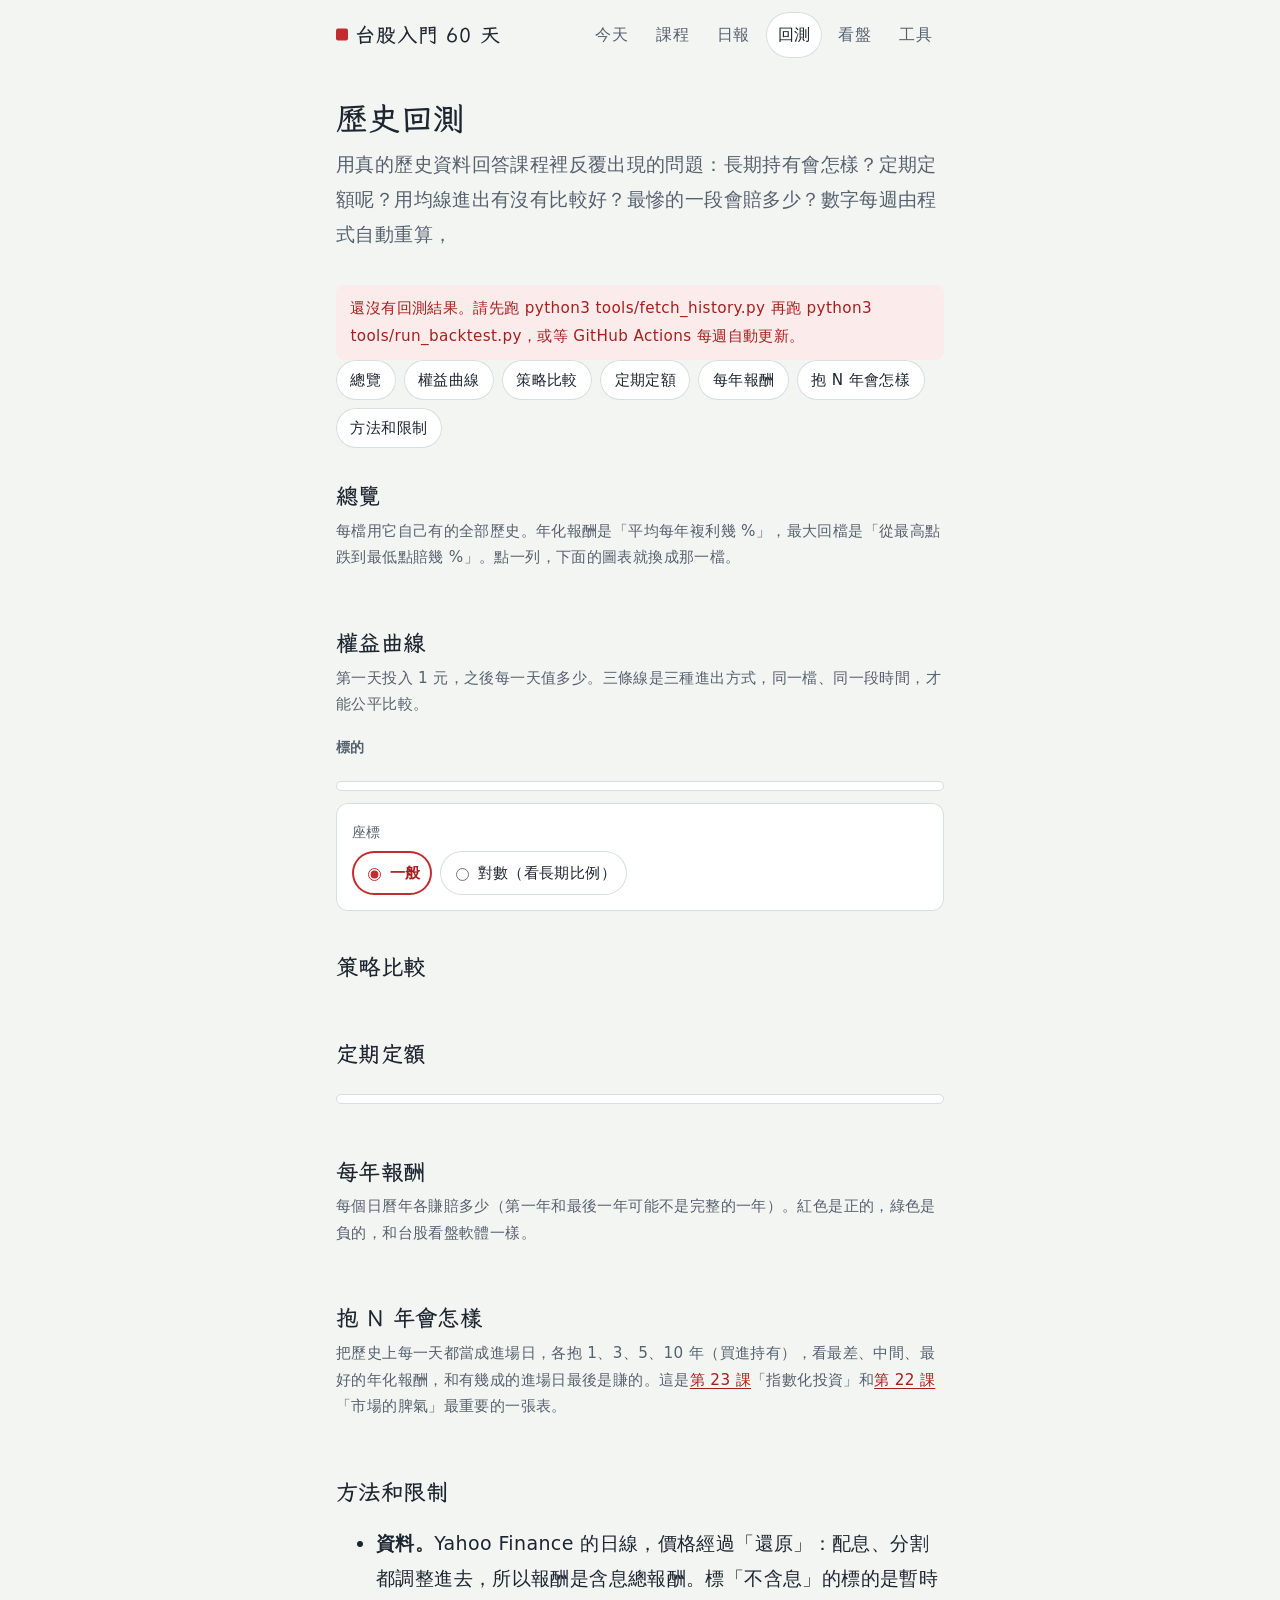
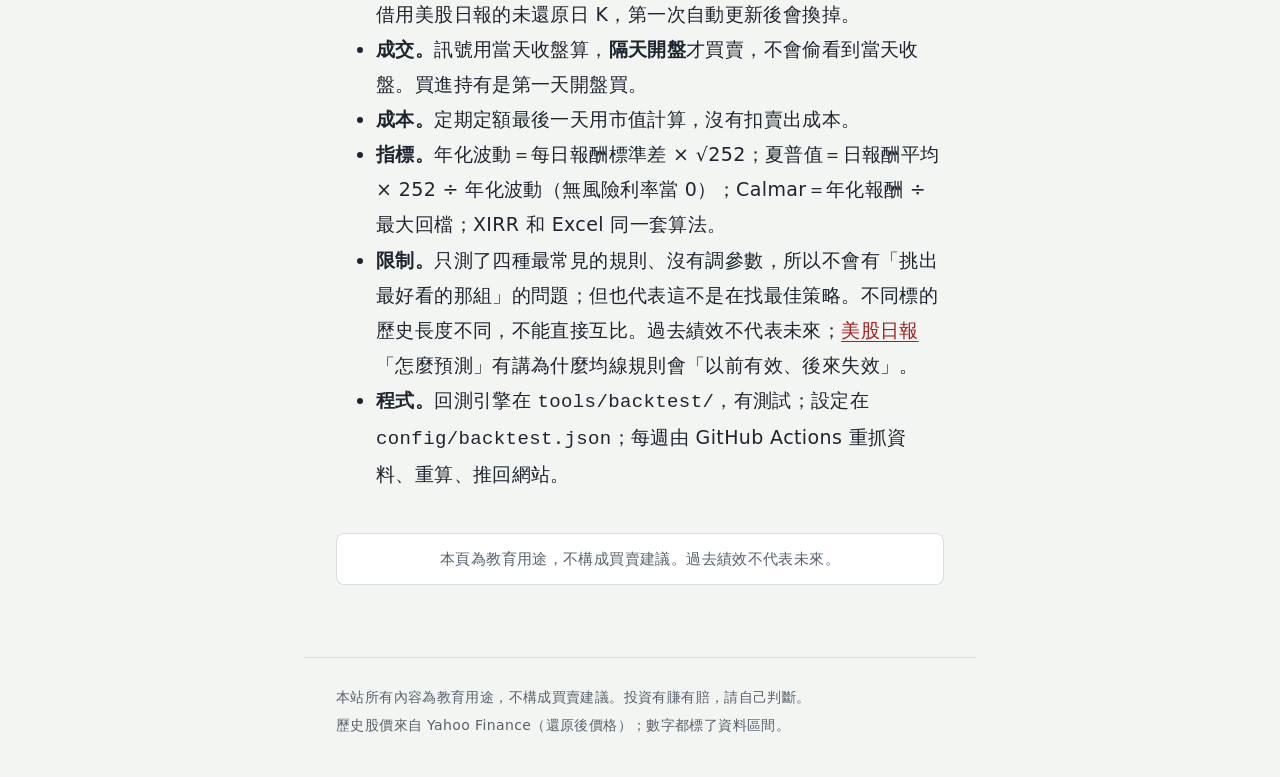
==== backtest.html @ c79a1ac9 "Add the backtest page and a 回測 link in every nav - backtest.html + js/backtest.js: overview, equity " ====
<!doctype html>
<html lang="zh-Hant-TW">
<head>
<meta charset="utf-8">
<meta name="viewport" content="width=device-width, initial-scale=1, viewport-fit=cover">
<title>回測｜台股入門 60 天</title>
<meta name="description" content="用真的歷史資料回答：長期持有 0050、SPY 會怎樣？定期定額呢？用均線進出有沒有比較好？最慘的一段會賠多少？每週自動更新。">
<meta name="theme-color" content="#c42b2f">
<link rel="icon" href="favicon.svg" type="image/svg+xml">
<link rel="preconnect" href="https://fonts.googleapis.com">
<link rel="preconnect" href="https://fonts.gstatic.com" crossorigin>
<link rel="stylesheet" href="https://fonts.googleapis.com/css2?family=LXGW+WenKai+TC:wght@400;700&display=swap">
<link rel="stylesheet" href="css/style.css">
<link rel="stylesheet" href="css/backtest.css">
</head>
<body data-page="backtest">
<a class="skip-link" href="#main">跳到主要內容</a>
<header class="site-header">
  <a class="brand" href="index.html"><span class="brand-mark" aria-hidden="true"></span>台股入門 60 天</a>
  <nav class="site-nav" aria-label="主選單">
    <a href="index.html">今天</a>
    <a href="lessons.html">課程</a>
    <a href="trend.html">日報</a>
    <a href="backtest.html" aria-current="page">回測</a>
    <a href="guide.html">看盤</a>
    <a href="tools.html">工具</a>
  </nav>
</header>
<main id="main">
  <h1 class="page-title">歷史回測</h1>
  <p class="page-lead">用真的歷史資料回答課程裡反覆出現的問題：長期持有會怎樣？定期定額呢？用均線進出有沒有比較好？最慘的一段會賠多少？數字每週由程式自動重算，<span id="bt-generated"></span></p>
  <p class="tool-error" id="bt-error" hidden></p>
  <nav class="tool-nav" aria-label="回測">
    <a href="#board">總覽</a>
    <a href="#curve">權益曲線</a>
    <a href="#compare">策略比較</a>
    <a href="#dca">定期定額</a>
    <a href="#yearly">每年報酬</a>
    <a href="#rolling">抱 N 年會怎樣</a>
    <a href="#method">方法和限制</a>
  </nav>

  <section class="tool" id="board" aria-labelledby="board-title">
    <h2 id="board-title">總覽</h2>
    <p class="tool-desc">每檔用它自己有的全部歷史。年化報酬是「平均每年複利幾 %」，最大回檔是「從最高點跌到最低點賠幾 %」。點一列，下面的圖表就換成那一檔。</p>
    <div class="bt-scroll"><table class="tool-table wide bt-board" id="bt-board"></table></div>
    <p class="tool-hint" id="bt-missing"></p>
  </section>

  <section class="tool" id="curve" aria-labelledby="curve-title">
    <h2 id="curve-title">權益曲線</h2>
    <p class="tool-desc">第一天投入 1 元，之後每一天值多少。三條線是三種進出方式，同一檔、同一段時間，才能公平比較。</p>
    <form class="tr-pick" onsubmit="return false">
      <fieldset class="seg bt-syms" id="bt-syms"><legend>標的</legend></fieldset>
    </form>
    <p class="tr-lab-name" id="bt-name"></p>
    <div class="bt-legend" id="bt-legend"></div>
    <div class="bt-chart" id="bt-chart" role="img" aria-label="權益曲線"></div>
    <form class="lab-controls" onsubmit="return false">
      <fieldset class="seg"><legend>座標</legend>
        <label><input type="radio" name="bt-scale" value="linear" checked> 一般</label>
        <label><input type="radio" name="bt-scale" value="log"> 對數（看長期比例）</label>
      </fieldset>
    </form>
  </section>

  <section class="tool" id="compare" aria-labelledby="compare-title">
    <h2 id="compare-title">策略比較</h2>
    <p class="tool-desc" id="bt-compare-desc"></p>
    <div class="bt-scroll"><table class="tool-table wide" id="bt-compare"></table></div>
  </section>

  <section class="tool" id="dca" aria-labelledby="dca-title">
    <h2 id="dca-title">定期定額</h2>
    <p class="tool-desc" id="bt-dca-desc"></p>
    <div class="bt-legend" id="bt-dca-legend"></div>
    <div class="bt-chart" id="bt-dca-chart" role="img" aria-label="定期定額的投入和市值"></div>
    <table class="tool-table" id="bt-dca-table"></table>
  </section>

  <section class="tool" id="yearly" aria-labelledby="yearly-title">
    <h2 id="yearly-title">每年報酬</h2>
    <p class="tool-desc">每個日曆年各賺賠多少（第一年和最後一年可能不是完整的一年）。紅色是正的，綠色是負的，和台股看盤軟體一樣。</p>
    <div class="bt-scroll"><table class="tool-table wide" id="bt-yearly"></table></div>
  </section>

  <section class="tool" id="rolling" aria-labelledby="rolling-title">
    <h2 id="rolling-title">抱 N 年會怎樣</h2>
    <p class="tool-desc">把歷史上每一天都當成進場日，各抱 1、3、5、10 年（買進持有），看最差、中間、最好的年化報酬，和有幾成的進場日最後是賺的。這是<a href="lesson.html?day=23">第 23 課</a>「指數化投資」和<a href="lesson.html?day=22">第 22 課</a>「市場的脾氣」最重要的一張表。</p>
    <div class="bt-scroll"><table class="tool-table wide" id="bt-rolling"></table></div>
  </section>

  <section class="tool" id="method" aria-labelledby="method-title">
    <h2 id="method-title">方法和限制</h2>
    <ul>
      <li><b>資料。</b>Yahoo Finance 的日線，價格經過「還原」：配息、分割都調整進去，所以報酬是含息總報酬。標「不含息」的標的是暫時借用美股日報的未還原日 K，第一次自動更新後會換掉。</li>
      <li><b>成交。</b>訊號用當天收盤算，<b>隔天開盤</b>才買賣，不會偷看到當天收盤。買進持有是第一天開盤買。</li>
      <li><b>成本。</b><span id="bt-costs"></span>定期定額最後一天用市值計算，沒有扣賣出成本。</li>
      <li><b>指標。</b>年化波動＝每日報酬標準差 × √252；夏普值＝日報酬平均 × 252 ÷ 年化波動（無風險利率當 0）；Calmar＝年化報酬 ÷ 最大回檔；XIRR 和 Excel 同一套算法。</li>
      <li><b>限制。</b>只測了四種最常見的規則、沒有調參數，所以不會有「挑出最好看的那組」的問題；但也代表這不是在找最佳策略。不同標的歷史長度不同，不能直接互比。過去績效不代表未來；<a href="trend.html#predict">美股日報</a>「怎麼預測」有講為什麼均線規則會「以前有效、後來失效」。</li>
      <li><b>程式。</b>回測引擎在 <code>tools/backtest/</code>，有測試；設定在 <code>config/backtest.json</code>；每週由 GitHub Actions 重抓資料、重算、推回網站。</li>
    </ul>
  </section>

  <p class="disclaimer">本頁為教育用途，不構成買賣建議。過去績效不代表未來。</p>
</main>
<footer class="site-footer">
  <p>本站所有內容為教育用途，不構成買賣建議。投資有賺有賠，請自己判斷。</p>
  <p>歷史股價來自 Yahoo Finance（還原後價格）；數字都標了資料區間。</p>
</footer>
<script src="data/backtest/results.js"></script>
<script src="js/backtest.js"></script>
</body>
</html>
---- css/style.css ----
/* 台股入門 60 天 — 共用樣式
   紅色是唯一的強調色：在台股，紅色代表上漲，這裡拿來代表「進度」。 */

:root {
  --bg: #f3f5f2;
  --surface: #ffffff;
  --ink: #1d2530;
  --ink-2: #56616f;
  --line: #d8dde1;
  --red: #c42b2f;
  --red-ink: #a3201f;
  --red-wash: #fbeceb;
  --red-fill: #c42b2f;       /* 放白字的紅底 */
  --red-fill-hover: #a3201f;
  --green: #1d7a4b;
  --green-wash: #e4f2e9;
  --focus: #1f5fd1;
  --s1: #2a78d6;             /* 線圖系列色：藍、黃、洋紅 */
  --s2: #eda100;
  --s3: #e87ba4;

  --font-body: system-ui, -apple-system, "PingFang TC", "Noto Sans TC", "Microsoft JhengHei", "Heiti TC", sans-serif;
  --font-display: "LXGW WenKai TC", "Kaiti TC", "BiauKai", "DFKai-SB", var(--font-body);

  --measure: 38rem;
  --gutter: 1rem;
  color-scheme: light;
}

@media (prefers-color-scheme: dark) {
  :root {
    --bg: #12161b;
    --surface: #1a1f26;
    --ink: #e6e9ed;
    --ink-2: #a1aab5;
    --line: #2d343d;
    --red: #ef5f59;
    --red-ink: #ff8a84;
    --red-wash: #37201f;
    --red-fill: #b8352f;
    --red-fill-hover: #9a2a25;
    --green: #4dbf86;
    --green-wash: #173128;
    --focus: #7aa7ff;
    --s1: #3987e5;
    --s2: #c98500;
    --s3: #d55181;
    color-scheme: dark;
  }
}

*,
*::before,
*::after { box-sizing: border-box; }

html {
  -webkit-text-size-adjust: 100%;
  text-size-adjust: 100%;
}

body {
  margin: 0;
  background: var(--bg);
  color: var(--ink);
  font-family: var(--font-body);
  font-size: 1.125rem;
  line-height: 1.85;
  letter-spacing: 0.02em;
  -webkit-font-smoothing: antialiased;
}

@media (min-width: 768px) {
  body { font-size: 1.1875rem; }
  :root { --gutter: 2rem; }
}

a { color: var(--red-ink); text-underline-offset: 0.2em; }
a:hover { text-decoration-thickness: 2px; }

:focus-visible {
  outline: 3px solid var(--focus);
  outline-offset: 2px;
  border-radius: 4px;
}

.skip-link {
  position: absolute;
  left: -999px;
  top: 0;
  background: var(--surface);
  padding: 0.5rem 1rem;
  z-index: 10;
}
.skip-link:focus { left: 0.5rem; top: 0.5rem; }

/* ---------- 頁首 ---------- */

.site-header {
  display: flex;
  flex-wrap: wrap;
  align-items: center;
  justify-content: space-between;
  gap: 0 1rem;
  max-width: calc(var(--measure) + 2 * var(--gutter));
  margin: 0 auto;
  padding: 0.75rem var(--gutter);
}

.brand {
  font-family: var(--font-display);
  font-weight: 700;
  font-size: 1.25rem;
  color: var(--ink);
  text-decoration: none;
  letter-spacing: 0.04em;
  white-space: nowrap;
}
.brand-mark {
  display: inline-block;
  width: 0.62em;
  height: 0.62em;
  margin-right: 0.35em;
  background: var(--red-fill);
  border-radius: 2px;
  transform: translateY(-0.08em);
}

.site-nav { display: flex; gap: 0.25rem; }
.site-nav a {
  white-space: nowrap;
  color: var(--ink-2);
  text-decoration: none;
  font-size: 1rem;
  padding: 0.5rem 0.75rem;
  border-radius: 999px;
  min-height: 44px;
  display: inline-flex;
  align-items: center;
}
.site-nav a[aria-current="page"] {
  color: var(--ink);
  background: var(--surface);
  box-shadow: inset 0 0 0 1px var(--line);
}

main {
  max-width: calc(var(--measure) + 2 * var(--gutter));
  margin: 0 auto;
  padding: 0.5rem var(--gutter) 3rem;
}

.site-footer {
  max-width: calc(var(--measure) + 2 * var(--gutter));
  margin: 0 auto;
  padding: 1.5rem var(--gutter) 2.5rem;
  color: var(--ink-2);
  font-size: 0.875rem;
  line-height: 1.7;
  border-top: 1px solid var(--line);
}
.site-footer p { margin: 0.25rem 0; }

/* ---------- 首頁：撕日曆 ---------- */

.cal {
  position: relative;
  margin: 1.25rem 0 2.5rem;
  background: var(--surface);
  border-radius: 6px 6px 10px 10px;
  /* 底下疊著的紙張：代表還沒撕掉的日子 */
  box-shadow:
    0 0 0 1px var(--line),
    0 7px 0 -3px var(--surface),
    0 7px 0 -2px var(--line),
    0 14px 0 -6px var(--surface),
    0 14px 0 -5px var(--line);
}

.cal-band {
  position: relative;
  display: flex;
  justify-content: space-between;
  align-items: baseline;
  gap: 1rem;
  padding: 1.1rem 1.25rem 0.8rem;
  background: var(--red-fill);
  color: #fff;
  border-radius: 6px 6px 0 0;
  font-family: var(--font-display);
  font-size: 1.05rem;
  letter-spacing: 0.06em;
}
/* 日曆頂端的兩個裝訂孔 */
.cal-band::before,
.cal-band::after {
  content: "";
  position: absolute;
  top: 0.35rem;
  width: 0.55rem;
  height: 0.55rem;
  border-radius: 50%;
  background: var(--bg);
}
.cal-band::before { left: 22%; }
.cal-band::after { right: 22%; }

.cal-perf {
  height: 8px;
  background-image: radial-gradient(circle at 4px 0, var(--bg) 2px, transparent 2.6px);
  background-size: 9px 8px;
  background-repeat: repeat-x;
}

.cal-body { padding: 0.5rem 1.25rem 1.5rem; text-align: center; }

.cal-day {
  margin: 0;
  display: flex;
  justify-content: center;
  align-items: baseline;
  gap: 0.15em;
  font-family: var(--font-display);
  color: var(--ink-2);
  font-size: 1.5rem;
  line-height: 1;
}
.cal-num {
  font-size: clamp(6.5rem, 34vw, 10.5rem);
  font-weight: 700;
  color: var(--red);
  line-height: 0.95;
  letter-spacing: -0.02em;
  font-variant-numeric: tabular-nums;
}
.cal-of {
  margin: 0.25rem 0 0;
  color: var(--ink-2);
  font-size: 0.95rem;
}

.cal-title {
  margin: 1rem 0 0.5rem;
  font-family: var(--font-display);
  font-size: clamp(1.75rem, 7vw, 2.25rem);
  line-height: 1.3;
  font-weight: 700;
}
.cal-goal {
  margin: 0 auto 1.25rem;
  max-width: 26em;
  color: var(--ink-2);
}
.cal-note {
  margin: 1rem 0 0;
  font-size: 0.95rem;
  color: var(--ink-2);
}

.btn {
  display: inline-flex;
  align-items: center;
  justify-content: center;
  min-height: 52px;
  padding: 0.75rem 1.75rem;
  border-radius: 999px;
  border: 2px solid var(--red-fill);
  background: var(--red-fill);
  color: #fff;
  font: inherit;
  font-weight: 700;
  font-size: 1.05rem;
  letter-spacing: 0.05em;
  text-decoration: none;
  cursor: pointer;
}
.btn:hover { background: var(--red-fill-hover); border-color: var(--red-fill-hover); }
.btn-quiet {
  background: transparent;
  color: var(--red-ink);
}
.btn-quiet:hover { background: var(--red-wash); border-color: var(--red-fill); color: var(--red-ink); }

.catchup {
  margin: 0 0 2rem;
  padding: 1rem 1.25rem;
  background: var(--surface);
  border-radius: 10px;
  box-shadow: inset 0 0 0 1px var(--line);
}
.catchup p { margin: 0; }

/* ---------- 進度格子（像月曆） ---------- */

.section-title {
  margin: 0 0 0.75rem;
  font-family: var(--font-display);
  font-size: 1.35rem;
  line-height: 1.4;
}
.progress-text { margin: 0 0 1rem; color: var(--ink-2); }
.progress-text strong { color: var(--red); font-size: 1.15em; }

.month {
  display: grid;
  grid-template-columns: repeat(7, minmax(0, 1fr));
  gap: 6px;
  margin: 0 0 0.75rem;
  padding: 0;
  list-style: none;
}
.month-head {
  text-align: center;
  font-size: 0.8rem;
  color: var(--ink-2);
  line-height: 1.6;
}
.month a {
  position: relative;
  display: flex;
  align-items: center;
  justify-content: center;
  aspect-ratio: 1;
  min-height: 40px;
  border-radius: 8px;
  background: var(--surface);
  box-shadow: inset 0 0 0 1px var(--line);
  color: var(--ink);
  text-decoration: none;
  font-variant-numeric: tabular-nums;
  font-size: 1rem;
}
.month a.is-review { color: var(--ink-2); font-size: 0.85rem; }
.month a.is-read {
  background: var(--red-fill);
  color: #fff;
  box-shadow: none;
}
.month a.is-draft { background: transparent; box-shadow: inset 0 0 0 1px var(--line); color: var(--ink-2); border: 1px dashed var(--line); }
.month a.is-today { box-shadow: inset 0 0 0 3px var(--red); font-weight: 700; }
.month a.is-read.is-today { box-shadow: inset 0 0 0 3px var(--ink); }
.month-legend {
  display: flex;
  flex-wrap: wrap;
  gap: 0.25rem 1.25rem;
  margin: 0 0 2.5rem;
  padding: 0;
  list-style: none;
  font-size: 0.875rem;
  color: var(--ink-2);
}
.month-legend span {
  display: inline-block;
  width: 0.9em;
  height: 0.9em;
  margin-right: 0.35em;
  border-radius: 3px;
  vertical-align: -0.1em;
}
.swatch-read { background: var(--red-fill); }
.swatch-today { box-shadow: inset 0 0 0 2px var(--red); }
.swatch-todo { box-shadow: inset 0 0 0 1px var(--line); background: var(--surface); }

.howto { margin: 0 0 1rem; padding-left: 1.25rem; }
.howto li { margin: 0.35rem 0; }

/* ---------- 課程目錄 ---------- */

.page-title {
  margin: 1.25rem 0 0.5rem;
  font-family: var(--font-display);
  font-size: 2rem;
  line-height: 1.3;
}
.page-lead { margin: 0 0 2rem; color: var(--ink-2); }

.week { margin: 0 0 2.25rem; }
.week-title {
  margin: 0 0 0.5rem;
  font-family: var(--font-display);
  font-size: 1.3rem;
  line-height: 1.4;
  display: flex;
  align-items: baseline;
  gap: 0.6rem;
}
.week-title small {
  font-family: var(--font-body);
  font-size: 0.85rem;
  color: var(--ink-2);
  font-weight: 400;
}

.toc { margin: 0; padding: 0; list-style: none; }
.toc li + li { border-top: 1px solid var(--line); }
.toc a {
  display: grid;
  grid-template-columns: 2.75rem 1fr auto;
  align-items: center;
  gap: 0.75rem;
  min-height: 60px;
  padding: 0.6rem 0.25rem;
  color: var(--ink);
  text-decoration: none;
}
.toc a:hover .toc-title { text-decoration: underline; text-underline-offset: 0.2em; }
.toc-day {
  font-family: var(--font-display);
  font-weight: 700;
  font-size: 1.35rem;
  color: var(--ink-2);
  text-align: center;
  font-variant-numeric: tabular-nums;
}
.toc-title { display: block; line-height: 1.5; }
.toc-date { display: block; font-size: 0.85rem; color: var(--ink-2); line-height: 1.5; }
.toc-today .toc-day { color: var(--red); }
.tag {
  display: inline-block;
  font-size: 0.8rem;
  line-height: 1;
  padding: 0.35rem 0.55rem;
  border-radius: 999px;
  white-space: nowrap;
}
.tag-today { background: var(--red-wash); color: var(--red-ink); }
.tag-draft { box-shadow: inset 0 0 0 1px var(--line); color: var(--ink-2); }
.draft-notice p { margin: 0 0 0.5rem; }
.draft-notice p:last-child { margin-bottom: 0; }

/* 已讀印章：紅色方印 */
.seal {
  display: inline-flex;
  align-items: center;
  justify-content: center;
  width: 2.4rem;
  height: 2.4rem;
  border: 2px solid var(--red);
  border-radius: 6px;
  color: var(--red);
  font-family: var(--font-display);
  font-weight: 700;
  font-size: 0.85rem;
  line-height: 1.05;
  letter-spacing: 0;
  text-align: center;
  transform: rotate(-8deg);
  flex: none;
}
.toc .seal { width: 2.1rem; height: 2.1rem; font-size: 0.75rem; }

/* ---------- 課文 ---------- */

.lesson-head {
  position: relative;
  margin: 1.25rem 0 1.5rem;
  padding-right: 4rem;
}
.lesson-meta {
  margin: 0;
  color: var(--ink-2);
  font-size: 0.95rem;
  display: flex;
  flex-wrap: wrap;
  gap: 0 0.9rem;
}
.lesson-meta b { color: var(--red); font-weight: 700; }
.lesson-title {
  margin: 0.25rem 0 0;
  font-family: var(--font-display);
  font-size: clamp(1.9rem, 7.5vw, 2.5rem);
  line-height: 1.3;
}
.lesson-head .seal {
  position: absolute;
  right: 0.35rem;
  top: 0.25rem;
  width: 3.2rem;
  height: 3.2rem;
  font-size: 1.05rem;
  border-width: 3px;
  opacity: 0;
  /* 起始放大一點，蓋章時縮回原尺寸；放太大會把手機頁面撐寬 */
  transform: rotate(-10deg) scale(1.2);
}
.lesson-head .seal.is-on {
  opacity: 1;
  transform: rotate(-10deg) scale(1);
}
.lesson-head .seal.is-stamping {
  transition: transform 0.22s cubic-bezier(0.3, 1.6, 0.5, 1), opacity 0.12s ease-out;
}

.goal {
  margin: 0 0 2rem;
  padding: 1rem 1.25rem;
  background: var(--red-wash);
  border-radius: 4px 12px 12px 4px;
  border-left: 5px solid var(--red);
}
.goal-label {
  display: block;
  margin-bottom: 0.15rem;
  font-size: 0.875rem;
  font-weight: 700;
  color: var(--red-ink);
  letter-spacing: 0.08em;
}
.goal p { margin: 0; font-size: 1.1em; line-height: 1.7; }

.lesson h2 {
  margin: 2.5rem 0 0.75rem;
  font-family: var(--font-display);
  font-size: 1.4rem;
  line-height: 1.4;
}
.lesson p { margin: 0 0 1rem; }
.lesson ul, .lesson ol { margin: 0 0 1rem; padding-left: 1.4rem; }
.lesson li { margin: 0.3rem 0; }

/* 名詞小解釋：第一次出現的專有名詞 */
.term { font-weight: 700; color: var(--ink); }
.term-note {
  display: block;
  margin: 0.4rem 0 1rem;
  padding: 0.6rem 0.9rem;
  border-radius: 8px;
  background: var(--surface);
  box-shadow: inset 0 0 0 1px var(--line);
  font-size: 0.95em;
  line-height: 1.75;
}
.term-note b { color: var(--red-ink); }

/* 漲跌顏色：台股紅漲綠跌 */
.up { color: var(--red-ink); font-weight: 700; }
.down { color: var(--green); font-weight: 700; }

.case {
  margin: 0 0 1rem;
  padding: 1.1rem 1.15rem 0.9rem;
  background: var(--surface);
  border-radius: 12px;
  box-shadow: inset 0 0 0 1px var(--line);
}
.case-name {
  display: flex;
  align-items: center;
  gap: 0.6rem;
  margin: 0 0 0.75rem;
  font-weight: 700;
  font-size: 1.05rem;
}
.ticker {
  display: inline-block;
  padding: 0.1rem 0.5rem;
  border-radius: 4px;
  background: var(--ink);
  color: var(--surface);
  font-size: 0.85rem;
  font-variant-numeric: tabular-nums;
  letter-spacing: 0.05em;
}
.case p:last-child { margin-bottom: 0.5rem; }

.table-wrap { overflow-x: auto; margin: 0 0 1rem; }
.lesson table {
  width: 100%;
  border-collapse: collapse;
  font-size: 0.95rem;
  font-variant-numeric: tabular-nums;
}
.lesson th, .lesson td {
  padding: 0.5rem 0.6rem;
  border-bottom: 1px solid var(--line);
  text-align: left;
  white-space: nowrap;
}
.lesson th { color: var(--ink-2); font-weight: 400; font-size: 0.875rem; }
.lesson td.num, .lesson th.num { text-align: right; }

.sources {
  margin: 1rem 0 0;
  padding: 0.75rem 0 0;
  border-top: 1px dashed var(--line);
  font-size: 0.85rem;
  line-height: 1.7;
  color: var(--ink-2);
}
.sources-title { margin: 0 0 0.25rem; font-weight: 700; }
.sources ul { margin: 0; padding-left: 1.1rem; }
.sources li { margin: 0.2rem 0; }
.sources a { color: var(--ink-2); word-break: break-all; }

.quiz {
  margin: 0 0 1rem;
  padding: 1.1rem 1.15rem;
  border-radius: 12px;
  background: var(--surface);
  box-shadow: inset 0 0 0 1px var(--line);
}
.quiz-q { margin: 0 0 0.75rem; font-weight: 700; }
.quiz details { border-top: 1px solid var(--line); padding-top: 0.5rem; }
.quiz summary {
  cursor: pointer;
  color: var(--red-ink);
  font-weight: 700;
  min-height: 44px;
  display: flex;
  align-items: center;
  list-style: none;
}
.quiz summary::-webkit-details-marker { display: none; }
.quiz summary::before {
  content: "";
  width: 0.5em;
  height: 0.5em;
  margin-right: 0.6em;
  border-right: 2px solid currentColor;
  border-bottom: 2px solid currentColor;
  transform: rotate(-45deg);
  transition: transform 0.15s;
}
.quiz details[open] summary::before { transform: rotate(45deg); }
.quiz details p:last-child { margin-bottom: 0.25rem; }

.points {
  margin: 0 0 1rem;
  padding: 0;
  list-style: none;
  counter-reset: none;
}
.points li {
  position: relative;
  margin: 0;
  padding: 0.65rem 0 0.65rem 1.9rem;
  border-bottom: 1px solid var(--line);
}
.points li:first-child { border-top: 1px solid var(--line); }
.points li::before {
  content: "";
  position: absolute;
  left: 0.2rem;
  top: 1.15em;
  width: 0.7rem;
  height: 0.7rem;
  background: var(--red);
  border-radius: 2px;
}

.disclaimer {
  margin: 2rem 0 1.5rem;
  padding: 0.75rem 1rem;
  border-radius: 8px;
  background: var(--surface);
  box-shadow: inset 0 0 0 1px var(--line);
  color: var(--ink-2);
  font-size: 0.95rem;
  text-align: center;
}

.read-box { margin: 0 0 2rem; text-align: center; }
.read-box .btn { width: 100%; max-width: 22rem; }
.read-hint { margin: 0.5rem 0 0; font-size: 0.875rem; color: var(--ink-2); }

.pager {
  display: grid;
  grid-template-columns: 1fr 1fr;
  gap: 0.75rem;
  margin: 0;
}
.pager a,
.pager span {
  display: block;
  min-height: 72px;
  padding: 0.75rem 1rem;
  border-radius: 12px;
  background: var(--surface);
  box-shadow: inset 0 0 0 1px var(--line);
  color: var(--ink);
  text-decoration: none;
  line-height: 1.5;
}
.pager a:hover { box-shadow: inset 0 0 0 2px var(--red); }
.pager .next { text-align: right; }
.pager small { display: block; color: var(--ink-2); font-size: 0.85rem; }
.pager span { color: var(--ink-2); box-shadow: inset 0 0 0 1px var(--line); opacity: 0.6; }

.notice {
  margin: 1rem 0;
  padding: 0.75rem 1rem;
  border-radius: 8px;
  background: var(--red-wash);
  font-size: 0.95rem;
}

/* ---------- 今日實戰 ---------- */

.practice {
  margin: 0 0 1rem;
  padding: 1rem 1.15rem 0.9rem;
  border-radius: 12px;
  background: var(--surface);
  box-shadow: inset 0 0 0 2px var(--red-fill);
}
.practice ol { padding-left: 1.4rem; }
.practice ol li::marker { color: var(--red-ink); font-weight: 700; }
.practice p:last-child { margin-bottom: 0.5rem; }

/* ---------- 實戰工具 ---------- */

.sr-only {
  position: absolute;
  width: 1px;
  height: 1px;
  overflow: hidden;
  clip: rect(0 0 0 0);
  white-space: nowrap;
}

.tool-nav {
  display: flex;
  flex-wrap: wrap;
  gap: 0.5rem;
  margin: 0 0 2rem;
}
.tool-nav a {
  display: inline-flex;
  align-items: center;
  min-height: 40px;
  padding: 0.35rem 0.9rem;
  border-radius: 999px;
  background: var(--surface);
  box-shadow: inset 0 0 0 1px var(--line);
  color: var(--ink);
  text-decoration: none;
  font-size: 0.95rem;
}

.tool {
  margin: 0 0 2.5rem;
  scroll-margin-top: 1rem;
}
.tool h2 {
  margin: 0 0 0.4rem;
  font-family: var(--font-display);
  font-size: 1.4rem;
  line-height: 1.4;
}
.tool-desc { margin: 0 0 1rem; color: var(--ink-2); font-size: 0.95rem; line-height: 1.75; }
.tool-sub {
  margin: 1.75rem 0 0.5rem;
  font-family: var(--font-display);
  font-size: 1.15rem;
}

.tool-form {
  display: grid;
  grid-template-columns: repeat(2, minmax(0, 1fr));
  gap: 0.75rem 1rem;
  margin: 0 0 1rem;
  padding: 1rem;
  border-radius: 12px;
  background: var(--surface);
  box-shadow: inset 0 0 0 1px var(--line);
}
.field {
  display: flex;
  flex-direction: column;
  gap: 0.3rem;
  min-width: 0;
  font-size: 0.9rem;
  color: var(--ink-2);
  line-height: 1.5;
}
.field small { font-size: 0.8rem; }
.field-wide { grid-column: 1 / -1; }
.tool-form input[type="number"],
.tool-form input[type="text"],
.tool-form input[type="date"],
.tool-form select,
.tool-form textarea,
.price-input,
.backup-text {
  width: 100%;
  min-height: 44px;
  padding: 0.5rem 0.65rem;
  border: 1px solid var(--line);
  border-radius: 8px;
  background: var(--bg);
  color: var(--ink);
  font: inherit;
  font-size: 1rem;
  font-variant-numeric: tabular-nums;
}
.tool-form textarea, .backup-text { min-height: 5rem; resize: vertical; }
.price-input { width: 6.5rem; min-height: 38px; padding: 0.3rem 0.5rem; text-align: right; }

.seg {
  display: flex;
  flex-wrap: wrap;
  gap: 0.5rem;
  margin: 0;
  padding: 0;
  border: 0;
  min-width: 0;
}
.seg legend {
  width: 100%;
  margin-bottom: 0.3rem;
  padding: 0;
  font-size: 0.9rem;
  color: var(--ink-2);
}
.seg label {
  display: inline-flex;
  align-items: center;
  gap: 0.35rem;
  min-height: 44px;
  padding: 0 0.85rem;
  border-radius: 999px;
  box-shadow: inset 0 0 0 1px var(--line);
  cursor: pointer;
}
.seg label:has(input:checked) { box-shadow: inset 0 0 0 2px var(--red-fill); color: var(--red-ink); font-weight: 700; }
.seg input { accent-color: var(--red-fill); }

.tool-out { margin: 0 0 0.5rem; }
.tool-table { width: 100%; border-collapse: collapse; font-variant-numeric: tabular-nums; font-size: 0.95rem; }
.tool-table th, .tool-table td {
  padding: 0.55rem 0.6rem;
  border-bottom: 1px solid var(--line);
  text-align: left;
  vertical-align: middle;
  line-height: 1.6;
}
.tool-table tbody th { color: var(--ink-2); font-weight: 400; white-space: nowrap; width: 9rem; }
.tool-table.wide th, .tool-table.wide td { white-space: nowrap; }
.tool-table.wide thead th { color: var(--ink-2); font-weight: 400; font-size: 0.85rem; }
.tool-table td.num, .tool-table th.num { text-align: right; }
.tool-table .note-cell { white-space: normal; min-width: 12rem; font-size: 0.875rem; color: var(--ink-2); }
.tool-hint { margin: 0.25rem 0 0; color: var(--ink-2); font-size: 0.9rem; line-height: 1.75; }
.tool-error { margin: 0.25rem 0 0; padding: 0.6rem 0.9rem; border-radius: 8px; background: var(--red-wash); color: var(--red-ink); font-size: 0.95rem; }
.tool-msg { min-height: 1.5em; margin: 0.25rem 0 0; font-size: 0.9rem; color: var(--ink-2); }
.tool-actions { display: flex; flex-wrap: wrap; gap: 0.75rem; margin: 0 0 0.75rem; }
.tool-actions .btn { min-height: 44px; padding: 0.5rem 1.25rem; font-size: 0.95rem; }

.btn-small {
  min-height: 36px;
  padding: 0.25rem 0.75rem;
  border-radius: 999px;
  border: 1px solid var(--line);
  background: var(--surface);
  color: var(--ink-2);
  font: inherit;
  font-size: 0.85rem;
  cursor: pointer;
}
.btn-small.is-danger { border-color: var(--red-fill); background: var(--red-fill); color: #fff; }

/* ---------- 看盤指南：指標實驗室 ---------- */

.lab { --c-up: var(--red); --c-down: var(--green); }
.lab.is-us { --c-up: var(--green); --c-down: var(--red); }

.lab-controls {
  display: grid;
  align-items: start;
  grid-template-columns: repeat(2, minmax(0, 1fr));
  gap: 0.75rem 1rem;
  margin: 0 0 0.75rem;
  padding: 1rem;
  border-radius: 12px;
  background: var(--surface);
  box-shadow: inset 0 0 0 1px var(--line);
}
.lab-controls .seg label { padding: 0 0.7rem; font-size: 0.95rem; }

.lab-panel {
  padding: 0.6rem 0.5rem 0.3rem;
  border-radius: 12px;
  background: var(--surface);
  box-shadow: inset 0 0 0 1px var(--line);
}
.lab-legend {
  display: flex;
  flex-wrap: wrap;
  gap: 0.1rem 0.9rem;
  min-height: 1.7em;
  padding: 0 0.25rem;
  font-size: 0.8rem;
  line-height: 1.6;
  color: var(--ink-2);
  font-variant-numeric: tabular-nums;
}
.lab-key { display: inline-flex; align-items: center; gap: 0.3rem; }
.lab-key b { color: var(--ink); }
.lab-swatch { display: inline-block; width: 12px; height: 2px; border-radius: 1px; }
.lab-swatch.s1 { background: var(--s1); }
.lab-swatch.s2 { background: var(--s2); }
.lab-swatch.s3 { background: var(--s3); }
.lab-swatch.vol { width: 6px; height: 9px; background: var(--ink-2); }
.lab-swatch.none { display: none; }

.lab-chart {
  position: relative;
  margin: 0.15rem 0;
  padding: 0;
  touch-action: pan-y;
  cursor: crosshair;
  -webkit-user-select: none;
  user-select: none;
  border-radius: 6px;
}
.lab-chart svg { display: block; width: 100%; height: auto; overflow: visible; }
.lab-grid { stroke: var(--line); stroke-width: 1; }
.lab-guide { stroke: var(--ink-2); stroke-width: 1; stroke-dasharray: 3 3; opacity: 0.55; }
.lab-axis { fill: var(--ink-2); font-size: 11px; font-family: var(--font-body); font-variant-numeric: tabular-nums; }
.lab-candle { stroke-width: 1; }
.lab-candle.is-up { stroke: var(--c-up); fill: var(--surface); }
.lab-candle.is-down { stroke: var(--c-down); fill: var(--c-down); }
.lab-line { fill: none; stroke-width: 1.75; stroke-linejoin: round; stroke-linecap: round; }
.lab-line.thin { stroke-width: 1.25; }
.lab-line.s1 { stroke: var(--s1); }
.lab-line.s2 { stroke: var(--s2); }
.lab-line.s3 { stroke: var(--s3); }
.lab-band { fill: var(--s3); opacity: 0.09; }
.lab-sel { fill: var(--ink); opacity: 0.07; }
.lab-cross { stroke: var(--ink-2); stroke-width: 1; stroke-dasharray: 2 3; }
.lab-tag { fill: var(--ink); }
.lab-tag-text { fill: var(--surface); font-size: 11px; font-weight: 700; font-variant-numeric: tabular-nums; font-family: var(--font-body); }

.lab-find { display: flex; flex-wrap: wrap; gap: 0.5rem; margin: 0.9rem 0 0.25rem; }
.lab-find-label { width: 100%; margin: 0; font-size: 0.9rem; color: var(--ink-2); }

.lab-read {
  margin: 0.75rem 0 0;
  padding: 1rem 1.15rem;
  border-radius: 12px;
  background: var(--surface);
  box-shadow: inset 0 0 0 1px var(--line);
}
.lab-read-head { margin: 0 0 0.6rem; font-weight: 700; }
.lab-read dl { display: grid; grid-template-columns: 5.2rem minmax(0, 1fr); gap: 0.5rem 0.75rem; margin: 0; }
.lab-read dt { color: var(--red-ink); font-weight: 700; font-size: 0.95rem; }
.lab-read dd { margin: 0; font-size: 0.95rem; line-height: 1.75; }
.lab-read-note { margin: 0.8rem 0 0; font-size: 0.85rem; color: var(--ink-2); }
.lab-actions { margin: 0.75rem 0 0; }

.ind-grid { display: grid; grid-template-columns: repeat(auto-fit, minmax(16rem, 1fr)); gap: 0.75rem; margin: 0 0 1rem; }
.ind-card { padding: 0.9rem 1rem; border-radius: 12px; background: var(--surface); box-shadow: inset 0 0 0 1px var(--line); }
.ind-card h3 { margin: 0 0 0.4rem; font-family: var(--font-display); font-size: 1.15rem; color: var(--red-ink); }
.ind-card dl { margin: 0; display: grid; grid-template-columns: 5.5rem minmax(0, 1fr); gap: 0.3rem 0.6rem; font-size: 0.95rem; line-height: 1.7; }
.ind-card dt { color: var(--ink-2); }
.ind-card dd { margin: 0; }
.guide-table { width: 100%; border-collapse: collapse; font-size: 0.95rem; line-height: 1.65; }
.guide-table th, .guide-table td { padding: 0.5rem 0.6rem; border-bottom: 1px solid var(--line); text-align: left; vertical-align: top; }
.guide-table th { color: var(--ink-2); font-weight: 400; font-size: 0.875rem; }
.guide-table td:first-child { white-space: nowrap; font-weight: 700; }

/* ---------- 美股日報 ---------- */

.tr-date { margin: 0 0 0.3rem; color: var(--ink-2); font-size: 0.9rem; }
.tr-title { margin: 0 0 0.75rem; font-family: var(--font-display); font-size: 1.25rem; line-height: 1.5; }
.tr-market, .tr-events, .tr-note ul, .tr-archive-list { margin: 0 0 1rem; padding-left: 1.2rem; }
.tr-market li, .tr-events li, .tr-note li { margin: 0.35rem 0; line-height: 1.75; }
.tr-events b { margin-right: 0.5rem; color: var(--red-ink); }
.tr-h4 { margin: 1.25rem 0 0.4rem; font-size: 1rem; }
.tr-tip { margin: 1.25rem 0; padding: 1rem 1.15rem; border-radius: 12px; background: var(--red-wash); }
.tr-tip-label { margin: 0 0 0.2rem; font-size: 0.85rem; font-weight: 700; color: var(--red-ink); }
.tr-tip h4 { margin: 0 0 0.5rem; font-family: var(--font-display); font-size: 1.15rem; }
.tr-tip p { margin: 0 0 0.6rem; line-height: 1.8; }
.tr-tip p:last-child { margin-bottom: 0; }

.tr-board { display: grid; grid-template-columns: repeat(auto-fill, minmax(15rem, 1fr)); gap: 0.75rem; }
.tr-card {
  display: flex;
  flex-direction: column;
  align-items: flex-start;
  gap: 0.3rem;
  padding: 0.85rem 1rem;
  border: 0;
  border-radius: 12px;
  background: var(--surface);
  box-shadow: inset 0 0 0 1px var(--line);
  color: var(--ink);
  font: inherit;
  text-align: left;
  cursor: pointer;
}
.tr-card:hover { box-shadow: inset 0 0 0 2px var(--red-fill); }
.tr-card-head { display: flex; flex-wrap: wrap; align-items: center; gap: 0.5rem; font-size: 1.05rem; }
.tr-card-price { font-size: 1.15rem; font-variant-numeric: tabular-nums; }
.tr-card-line { font-size: 0.85rem; color: var(--ink-2); font-variant-numeric: tabular-nums; }
.tr-card-note { font-size: 0.9rem; line-height: 1.6; }
.tr-badge { display: inline-block; padding: 0.1rem 0.6rem; border-radius: 999px; font-size: 0.85rem; font-weight: 700; }
.tr-badge.is-up { background: var(--red-wash); color: var(--red-ink); }
.tr-badge.is-down { background: var(--green-wash); color: var(--green); }
.tr-badge.is-range { box-shadow: inset 0 0 0 1px var(--line); color: var(--ink-2); }

.tr-pick { margin: 0 0 0.5rem; }
.tr-controls { margin: 0.75rem 0 0; }
.tr-lab-name { margin: 0.25rem 0 0.5rem; font-weight: 700; }
.tr-note, .tr-health {
  margin: 0.75rem 0 0;
  padding: 1rem 1.15rem;
  border-radius: 12px;
  background: var(--surface);
  box-shadow: inset 0 0 0 1px var(--line);
}
.tr-note h3, .tr-health h3 { margin: 0 0 0.5rem; font-family: var(--font-display); font-size: 1.15rem; line-height: 1.5; }
.tr-note-head { margin: 0 0 0.5rem; font-weight: 700; }
.tr-plan b { margin-right: 0.35rem; }
.tr-call, .tr-watch { margin: 0.6rem 0 0; line-height: 1.75; }
.tr-call { padding: 0.6rem 0.8rem; border-radius: 8px; background: var(--bg); }
.tr-health .table-wrap { margin: 0; }
.tool-table.tr-health-table tbody th { width: 6.5rem; white-space: normal; vertical-align: top; }
.tr-health-table td { vertical-align: top; }
.tr-why { display: block; margin-top: 0.15rem; font-size: 0.85rem; line-height: 1.6; color: var(--ink-2); }
.tr-steps li { margin: 0.5rem 0; line-height: 1.8; }
.tr-score { font-weight: 700; }
.fc-item { margin: 0 0 0.6rem; padding: 0.75rem 0.9rem; border-radius: 10px; background: var(--surface); box-shadow: inset 0 0 0 1px var(--line); }
.fc-item.is-hit { box-shadow: inset 4px 0 0 var(--red-fill), inset 0 0 0 1px var(--line); }
.fc-item.is-miss { box-shadow: inset 4px 0 0 var(--ink-2), inset 0 0 0 1px var(--line); }
.fc-item p { margin: 0 0 0.35rem; line-height: 1.7; }
.fc-why { font-size: 0.9rem; color: var(--ink-2); }
.fc-result { font-weight: 700; }
.tr-archive-list a[aria-current] { font-weight: 700; }
.tw-grid .ind-card h3 { display: flex; align-items: center; gap: 0.5rem; }

@media (max-width: 420px) {
  .brand { font-size: 1.15rem; }
  .site-nav { gap: 0.1rem; }
  .site-nav a { padding: 0.5rem 0.55rem; font-size: 0.95rem; }
  .tool-form, .lab-controls { grid-template-columns: minmax(0, 1fr); }
  .lab-read dl { grid-template-columns: minmax(0, 1fr); gap: 0.1rem; }
  .lab-read dd { margin-bottom: 0.6rem; }
}

@media (prefers-reduced-motion: reduce) {
  .lesson-head .seal.is-stamping { transition: none; }
  .quiz summary::before { transition: none; }
}

@media print {
  .site-header, .site-nav, .read-box, .pager, .site-footer { display: none; }
  body { background: #fff; }
}
---- css/backtest.css ----
/* 台股入門 60 天 — 回測頁專用樣式（共用樣式在 style.css） */
.bt-scroll { overflow-x: auto; -webkit-overflow-scrolling: touch; }
.bt-board tbody tr { cursor: pointer; }
.bt-board tbody tr:hover, .bt-board tbody tr:focus-visible { background: var(--red-wash); outline: none; }
.tool-table tr.is-active th, .tool-table tr.is-active td { background: var(--red-wash); }
.tool-table.wide tbody th { width: auto; }
.bt-pos { color: var(--red-ink); }
.bt-neg { color: var(--green); }
.bt-chart { margin: 0.5rem 0 0.75rem; border: 1px solid var(--line); border-radius: 8px; background: var(--surface); padding: 0.25rem; }
.bt-svg { display: block; }
.bt-grid { stroke: var(--line); stroke-width: 1; }
.bt-base { stroke: var(--ink-2); stroke-width: 1; stroke-dasharray: 4 4; }
.bt-axis { fill: var(--ink-2); font-size: 11px; font-variant-numeric: tabular-nums; }
.bt-legend { display: flex; flex-wrap: wrap; gap: 0.5rem 1.25rem; margin: 0.5rem 0 0; font-size: 0.9rem; color: var(--ink-2); }
.bt-key { display: inline-flex; align-items: center; gap: 0.4rem; }
.bt-key i { display: inline-block; width: 1.25rem; height: 3px; border-radius: 2px; }
.bt-syms legend { font-weight: 700; }
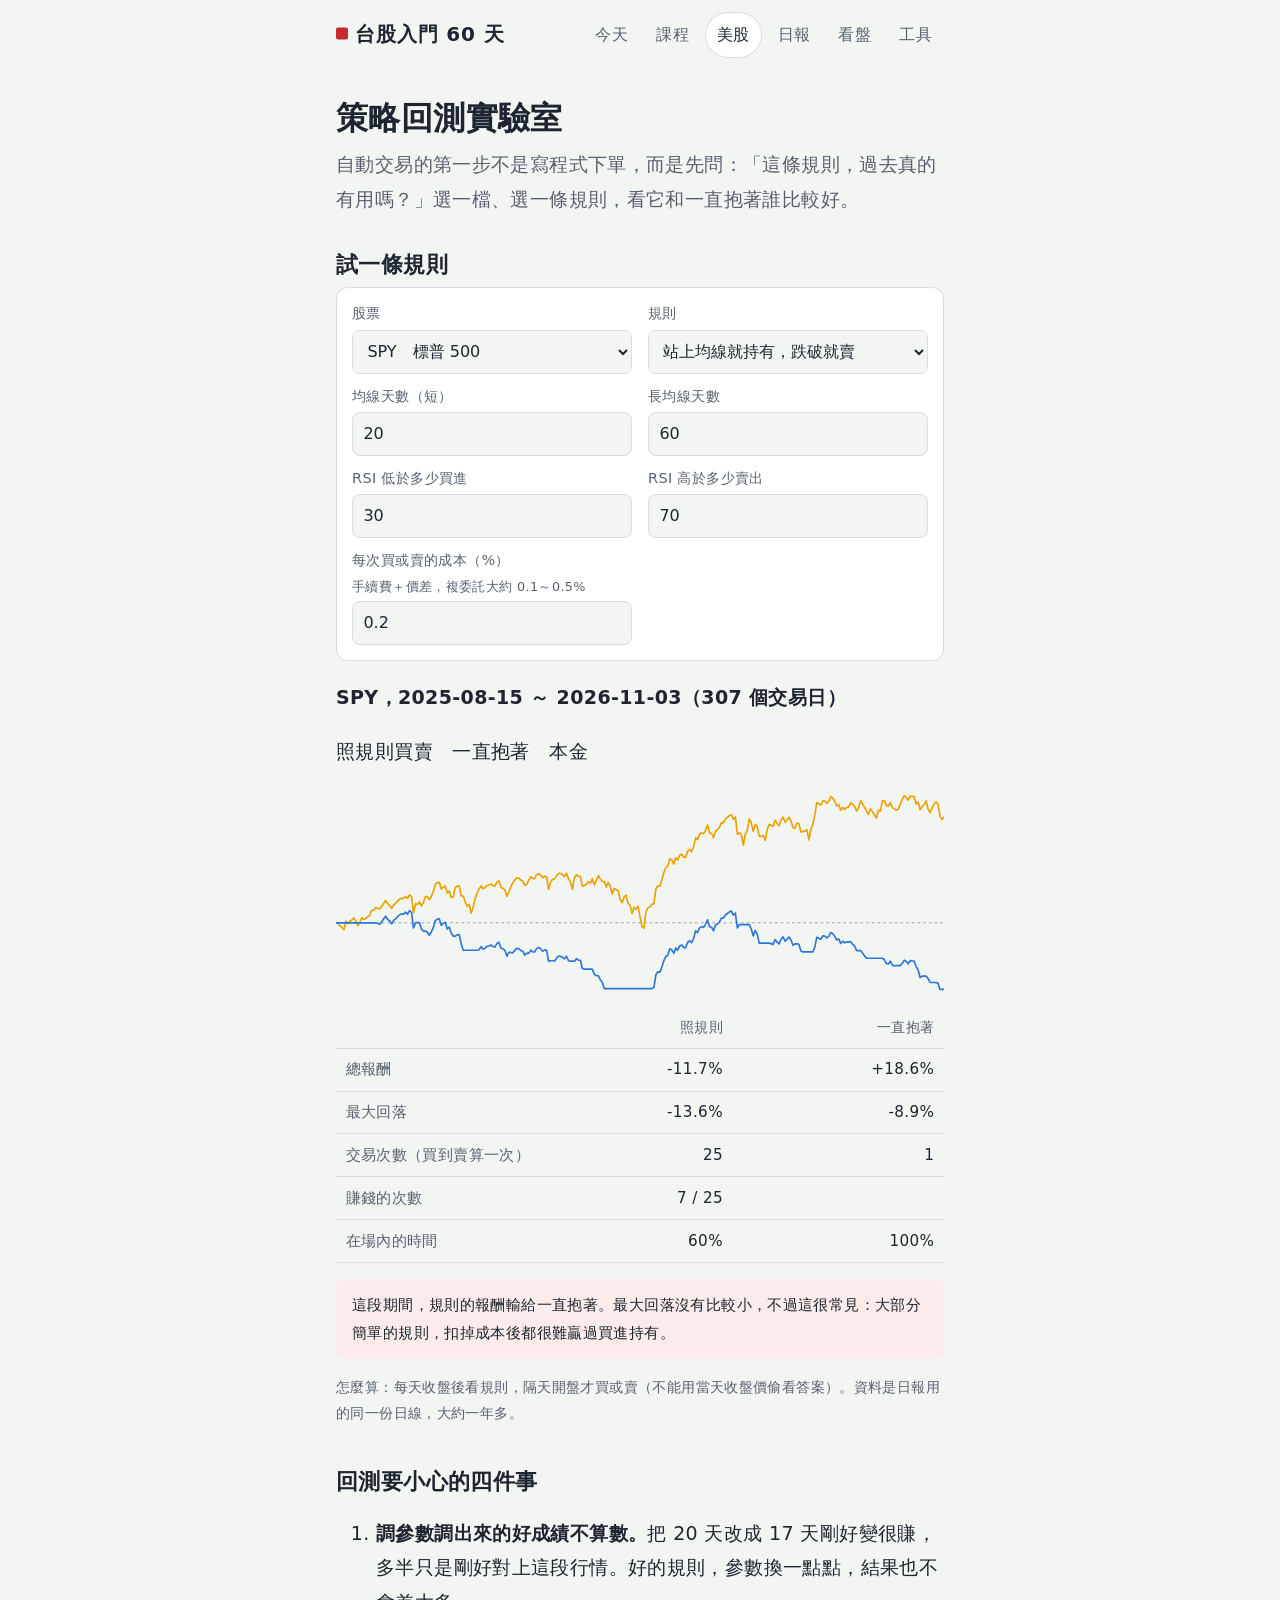
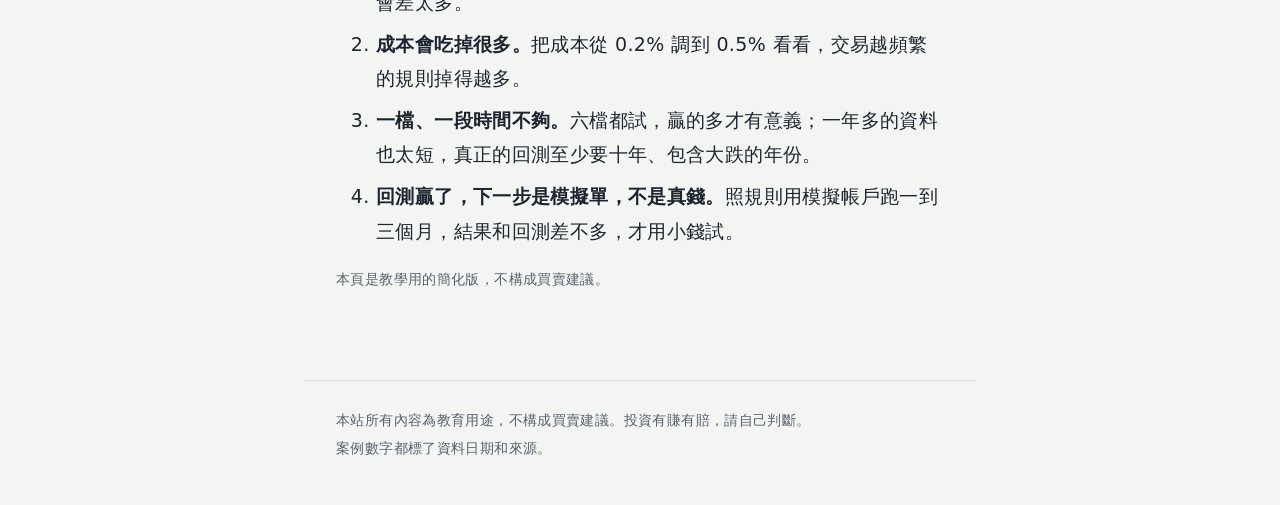
==== commit 606ea711: "新增策略回測實驗室：用日報的日線回測三種簡單規則，和買進持有比較 Co-Authored-By: Claude Opus 5.5 <noreply@anthropic.com> Claude-Sess" ====
--- a/backtest.html
+++ b/backtest.html
@@ -2,16 +2,11 @@
 <html lang="zh-Hant-TW">
 <head>
 <meta charset="utf-8">
-<meta name="viewport" content="width=device-width, initial-scale=1, viewport-fit=cover">
-<title>回測｜台股入門 60 天</title>
-<meta name="description" content="用真的歷史資料回答：長期持有 0050、SPY 會怎樣？定期定額呢？用均線進出有沒有比較好？最慘的一段會賠多少？每週自動更新。">
-<meta name="theme-color" content="#c42b2f">
+<meta name="viewport" content="width=device-width, initial-scale=1">
+<title>策略回測實驗室 — 台股入門 60 天</title>
+<meta name="description" content="把一條簡單的買賣規則套到過去的美股日線，和一直抱著比一比：自動交易的第一步是回測。">
 <link rel="icon" href="favicon.svg" type="image/svg+xml">
-<link rel="preconnect" href="https://fonts.googleapis.com">
-<link rel="preconnect" href="https://fonts.gstatic.com" crossorigin>
-<link rel="stylesheet" href="https://fonts.googleapis.com/css2?family=LXGW+WenKai+TC:wght@400;700&display=swap">
 <link rel="stylesheet" href="css/style.css">
-<link rel="stylesheet" href="css/backtest.css">
 </head>
 <body data-page="backtest">
 <a class="skip-link" href="#main">跳到主要內容</a>
@@ -20,95 +15,67 @@
   <nav class="site-nav" aria-label="主選單">
     <a href="index.html">今天</a>
     <a href="lessons.html">課程</a>
+    <a href="us.html" aria-current="page">美股</a>
     <a href="trend.html">日報</a>
-    <a href="backtest.html" aria-current="page">回測</a>
     <a href="guide.html">看盤</a>
     <a href="tools.html">工具</a>
   </nav>
 </header>
 <main id="main">
-  <h1 class="page-title">歷史回測</h1>
-  <p class="page-lead">用真的歷史資料回答課程裡反覆出現的問題：長期持有會怎樣？定期定額呢？用均線進出有沒有比較好？最慘的一段會賠多少？數字每週由程式自動重算，<span id="bt-generated"></span></p>
-  <p class="tool-error" id="bt-error" hidden></p>
-  <nav class="tool-nav" aria-label="回測">
-    <a href="#board">總覽</a>
-    <a href="#curve">權益曲線</a>
-    <a href="#compare">策略比較</a>
-    <a href="#dca">定期定額</a>
-    <a href="#yearly">每年報酬</a>
-    <a href="#rolling">抱 N 年會怎樣</a>
-    <a href="#method">方法和限制</a>
-  </nav>
+  <h1 class="page-title">策略回測實驗室</h1>
+  <p class="page-lead">自動交易的第一步不是寫程式下單，而是先問：「這條規則，過去真的有用嗎？」選一檔、選一條規則，看它和一直抱著誰比較好。</p>
 
-  <section class="tool" id="board" aria-labelledby="board-title">
-    <h2 id="board-title">總覽</h2>
-    <p class="tool-desc">每檔用它自己有的全部歷史。年化報酬是「平均每年複利幾 %」，最大回檔是「從最高點跌到最低點賠幾 %」。點一列，下面的圖表就換成那一檔。</p>
-    <div class="bt-scroll"><table class="tool-table wide bt-board" id="bt-board"></table></div>
-    <p class="tool-hint" id="bt-missing"></p>
+  <section class="tool" id="bt" aria-labelledby="bt-title">
+    <h2 id="bt-title">試一條規則</h2>
+    <form class="tool-form" id="bt-form" onsubmit="return false">
+      <label class="field">股票
+        <select id="bt-sym"></select>
+      </label>
+      <label class="field">規則
+        <select id="bt-rule">
+          <option value="trend">站上均線就持有，跌破就賣</option>
+          <option value="cross">短均線在長均線上面就持有（黃金交叉）</option>
+          <option value="rsi">RSI 太冷就買、太熱就賣</option>
+        </select>
+      </label>
+      <label class="field" id="bt-n1-wrap">均線天數（短）
+        <input type="number" id="bt-n1" min="2" max="120" step="1" value="20">
+      </label>
+      <label class="field" id="bt-n2-wrap">長均線天數
+        <input type="number" id="bt-n2" min="3" max="200" step="1" value="60">
+      </label>
+      <label class="field" id="bt-lo-wrap">RSI 低於多少買進
+        <input type="number" id="bt-lo" min="5" max="50" step="1" value="30">
+      </label>
+      <label class="field" id="bt-hi-wrap">RSI 高於多少賣出
+        <input type="number" id="bt-hi" min="50" max="95" step="1" value="70">
+      </label>
+      <label class="field">每次買或賣的成本（%）<small>手續費＋價差，複委託大約 0.1～0.5%</small>
+        <input type="number" id="bt-cost" min="0" max="2" step="0.05" value="0.2">
+      </label>
+    </form>
+    <div id="bt-out" aria-live="polite"><p class="tool-hint">載入中…</p></div>
+    <p class="tool-hint">怎麼算：每天收盤後看規則，隔天開盤才買或賣（不能用當天收盤價偷看答案）。資料是日報用的同一份日線，大約一年多。</p>
   </section>
 
-  <section class="tool" id="curve" aria-labelledby="curve-title">
-    <h2 id="curve-title">權益曲線</h2>
-    <p class="tool-desc">第一天投入 1 元，之後每一天值多少。三條線是三種進出方式，同一檔、同一段時間，才能公平比較。</p>
-    <form class="tr-pick" onsubmit="return false">
-      <fieldset class="seg bt-syms" id="bt-syms"><legend>標的</legend></fieldset>
-    </form>
-    <p class="tr-lab-name" id="bt-name"></p>
-    <div class="bt-legend" id="bt-legend"></div>
-    <div class="bt-chart" id="bt-chart" role="img" aria-label="權益曲線"></div>
-    <form class="lab-controls" onsubmit="return false">
-      <fieldset class="seg"><legend>座標</legend>
-        <label><input type="radio" name="bt-scale" value="linear" checked> 一般</label>
-        <label><input type="radio" name="bt-scale" value="log"> 對數（看長期比例）</label>
-      </fieldset>
-    </form>
+  <section class="tool" id="bt-learn" aria-labelledby="bt-learn-title">
+    <h2 id="bt-learn-title">回測要小心的四件事</h2>
+    <ol class="tr-steps">
+      <li><b>調參數調出來的好成績不算數。</b>把 20 天改成 17 天剛好變很賺，多半只是剛好對上這段行情。好的規則，參數換一點點，結果也不會差太多。</li>
+      <li><b>成本會吃掉很多。</b>把成本從 0.2% 調到 0.5% 看看，交易越頻繁的規則掉得越多。</li>
+      <li><b>一檔、一段時間不夠。</b>六檔都試，贏的多才有意義；一年多的資料也太短，真正的回測至少要十年、包含大跌的年份。</li>
+      <li><b>回測贏了，下一步是模擬單，不是真錢。</b>照規則用模擬帳戶跑一到三個月，結果和回測差不多，才用小錢試。</li>
+    </ol>
+    <p class="tool-hint">本頁是教學用的簡化版，不構成買賣建議。</p>
   </section>
-
-  <section class="tool" id="compare" aria-labelledby="compare-title">
-    <h2 id="compare-title">策略比較</h2>
-    <p class="tool-desc" id="bt-compare-desc"></p>
-    <div class="bt-scroll"><table class="tool-table wide" id="bt-compare"></table></div>
-  </section>
-
-  <section class="tool" id="dca" aria-labelledby="dca-title">
-    <h2 id="dca-title">定期定額</h2>
-    <p class="tool-desc" id="bt-dca-desc"></p>
-    <div class="bt-legend" id="bt-dca-legend"></div>
-    <div class="bt-chart" id="bt-dca-chart" role="img" aria-label="定期定額的投入和市值"></div>
-    <table class="tool-table" id="bt-dca-table"></table>
-  </section>
-
-  <section class="tool" id="yearly" aria-labelledby="yearly-title">
-    <h2 id="yearly-title">每年報酬</h2>
-    <p class="tool-desc">每個日曆年各賺賠多少（第一年和最後一年可能不是完整的一年）。紅色是正的，綠色是負的，和台股看盤軟體一樣。</p>
-    <div class="bt-scroll"><table class="tool-table wide" id="bt-yearly"></table></div>
-  </section>
-
-  <section class="tool" id="rolling" aria-labelledby="rolling-title">
-    <h2 id="rolling-title">抱 N 年會怎樣</h2>
-    <p class="tool-desc">把歷史上每一天都當成進場日，各抱 1、3、5、10 年（買進持有），看最差、中間、最好的年化報酬，和有幾成的進場日最後是賺的。這是<a href="lesson.html?day=23">第 23 課</a>「指數化投資」和<a href="lesson.html?day=22">第 22 課</a>「市場的脾氣」最重要的一張表。</p>
-    <div class="bt-scroll"><table class="tool-table wide" id="bt-rolling"></table></div>
-  </section>
-
-  <section class="tool" id="method" aria-labelledby="method-title">
-    <h2 id="method-title">方法和限制</h2>
-    <ul>
-      <li><b>資料。</b>Yahoo Finance 的日線，價格經過「還原」：配息、分割都調整進去，所以報酬是含息總報酬。標「不含息」的標的是暫時借用美股日報的未還原日 K，第一次自動更新後會換掉。</li>
-      <li><b>成交。</b>訊號用當天收盤算，<b>隔天開盤</b>才買賣，不會偷看到當天收盤。買進持有是第一天開盤買。</li>
-      <li><b>成本。</b><span id="bt-costs"></span>定期定額最後一天用市值計算，沒有扣賣出成本。</li>
-      <li><b>指標。</b>年化波動＝每日報酬標準差 × √252；夏普值＝日報酬平均 × 252 ÷ 年化波動（無風險利率當 0）；Calmar＝年化報酬 ÷ 最大回檔；XIRR 和 Excel 同一套算法。</li>
-      <li><b>限制。</b>只測了四種最常見的規則、沒有調參數，所以不會有「挑出最好看的那組」的問題；但也代表這不是在找最佳策略。不同標的歷史長度不同，不能直接互比。過去績效不代表未來；<a href="trend.html#predict">美股日報</a>「怎麼預測」有講為什麼均線規則會「以前有效、後來失效」。</li>
-      <li><b>程式。</b>回測引擎在 <code>tools/backtest/</code>，有測試；設定在 <code>config/backtest.json</code>；每週由 GitHub Actions 重抓資料、重算、推回網站。</li>
-    </ul>
-  </section>
-
-  <p class="disclaimer">本頁為教育用途，不構成買賣建議。過去績效不代表未來。</p>
 </main>
 <footer class="site-footer">
   <p>本站所有內容為教育用途，不構成買賣建議。投資有賺有賠，請自己判斷。</p>
-  <p>歷史股價來自 Yahoo Finance（還原後價格）；數字都標了資料區間。</p>
+  <p>案例數字都標了資料日期和來源。</p>
 </footer>
-<script src="data/backtest/results.js"></script>
+<script src="js/chart.js"></script>
+<script src="js/trend-core.js"></script>
+<script src="data/us/index.js"></script>
 <script src="js/backtest.js"></script>
 </body>
 </html>
--- a/css/style.css
+++ b/css/style.css
@@ -1027,10 +1027,21 @@
 .tr-archive-list a[aria-current] { font-weight: 700; }
 .tw-grid .ind-card h3 { display: flex; align-items: center; gap: 0.5rem; }
 
+/* ---------- 美股入門 ---------- */
+
+.ind-card p { margin: 0; font-size: 0.95rem; line-height: 1.75; }
+.us-steps { margin: 0 0 0.5rem; padding-left: 0; list-style: none; counter-reset: us; }
+.us-steps li { position: relative; margin: 0 0 0.6rem; padding: 0.75rem 0.9rem 0.75rem 2.9rem; border-radius: 10px; background: var(--surface); box-shadow: inset 0 0 0 1px var(--line); line-height: 1.75; }
+.us-steps li.is-done { box-shadow: inset 4px 0 0 var(--red-fill), inset 0 0 0 1px var(--line); color: var(--ink-2); }
+.us-check { position: absolute; left: 0.9rem; top: 0.95rem; width: 1.25rem; height: 1.25rem; accent-color: var(--red-fill); }
+.plan-todo { margin: 0 0 1rem; padding-left: 1.2rem; }
+.plan-todo li { margin: 0.45rem 0; line-height: 1.75; }
+#plan-out .tool-table th { white-space: normal; }
+
 @media (max-width: 420px) {
   .brand { font-size: 1.15rem; }
   .site-nav { gap: 0.1rem; }
-  .site-nav a { padding: 0.5rem 0.55rem; font-size: 0.95rem; }
+  .site-nav a { padding: 0.5rem 0.45rem; font-size: 0.95rem; }
   .tool-form, .lab-controls { grid-template-columns: minmax(0, 1fr); }
   .lab-read dl { grid-template-columns: minmax(0, 1fr); gap: 0.1rem; }
   .lab-read dd { margin-bottom: 0.6rem; }
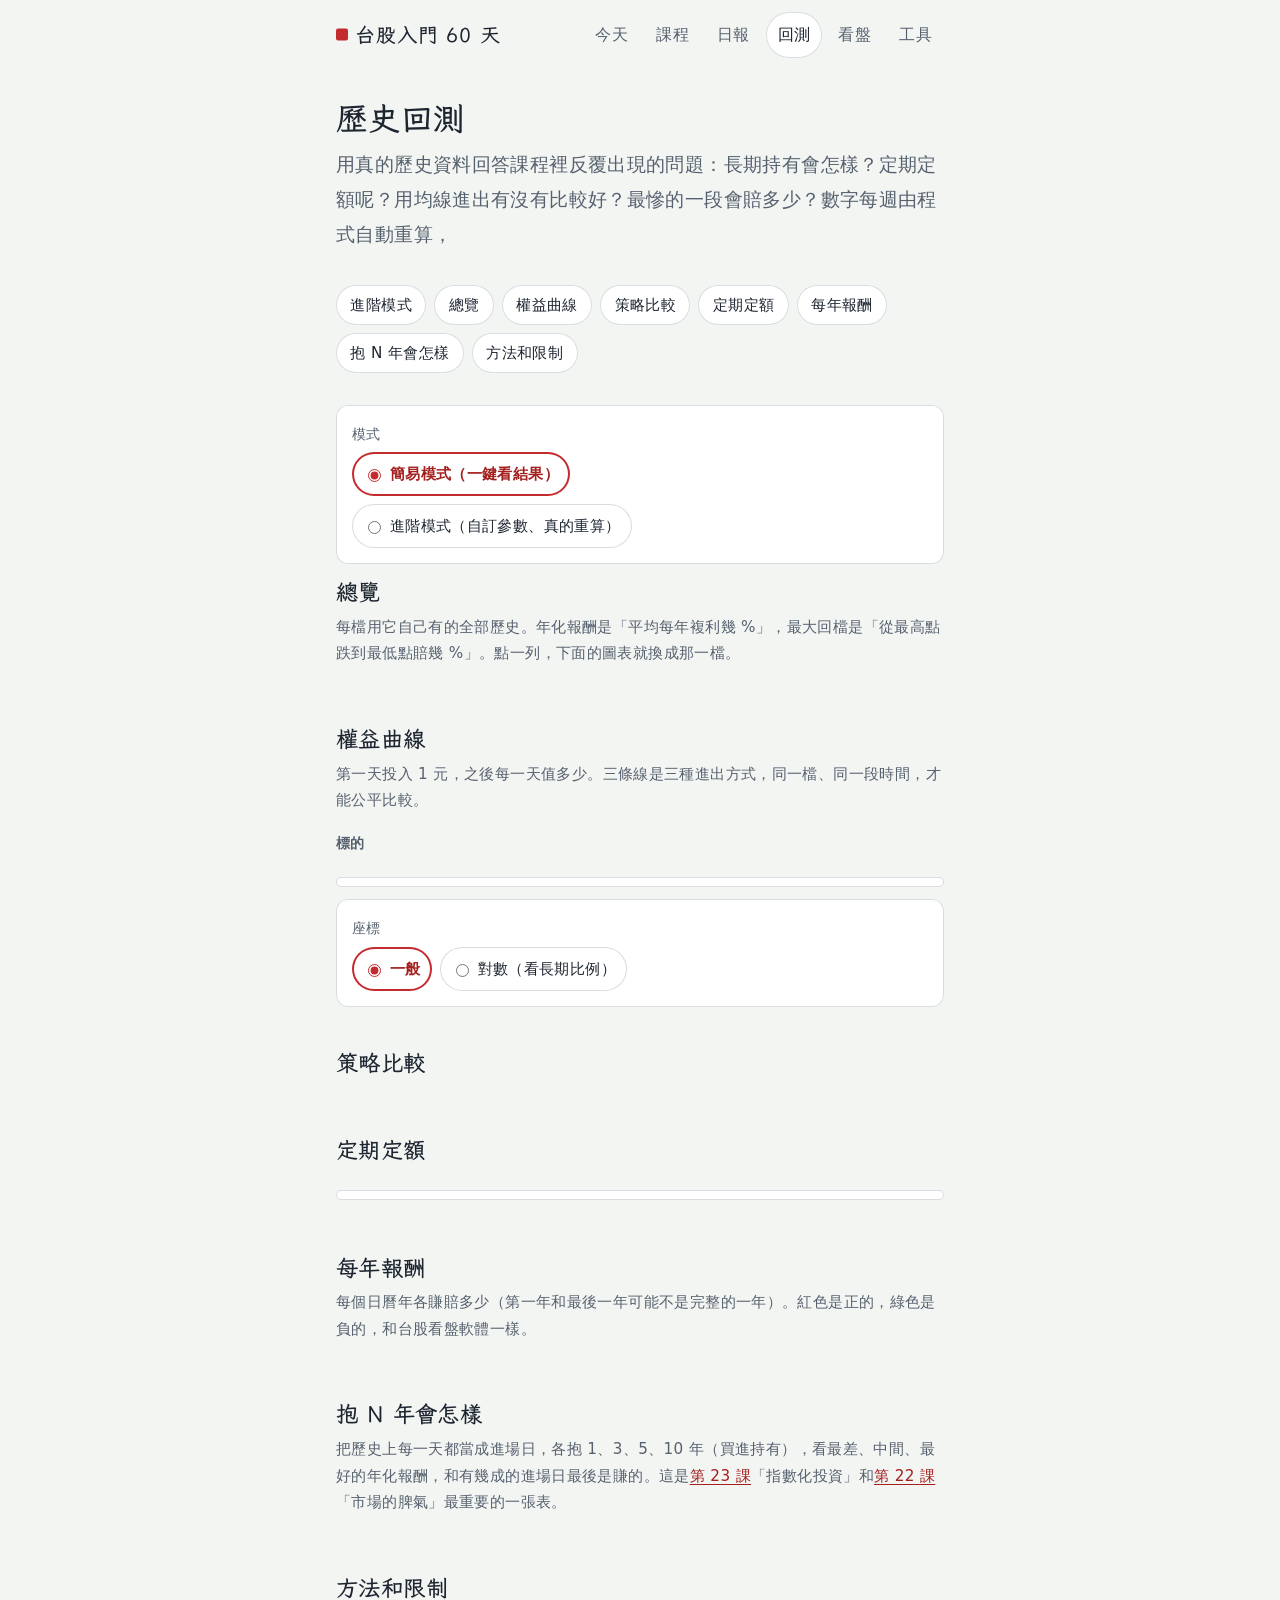
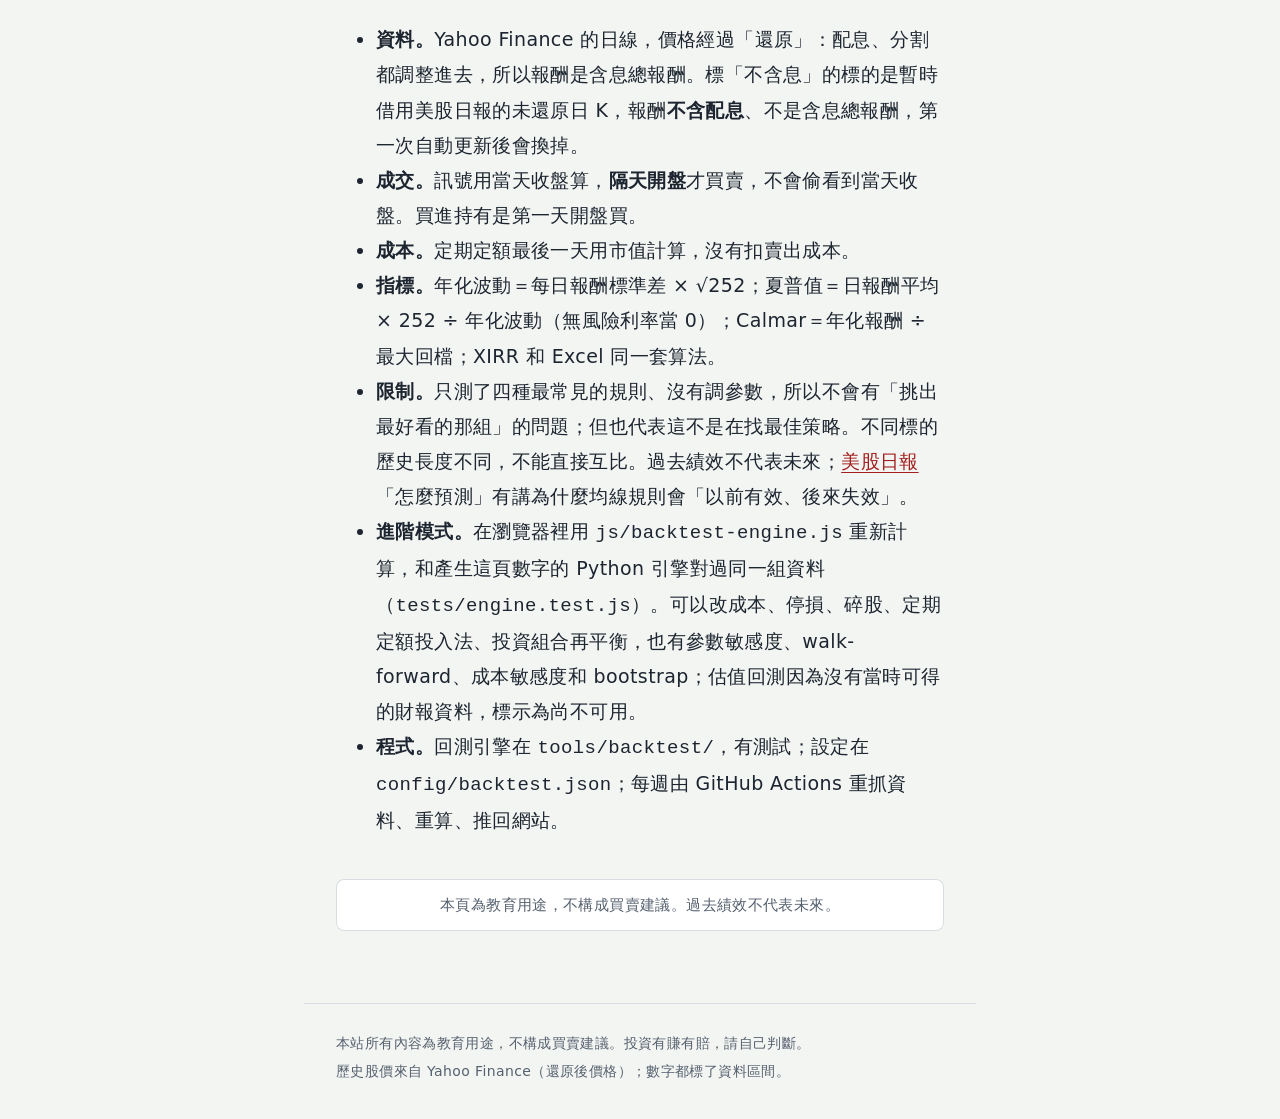
==== commit 9c78dd29: "Add the backtest lab page markup, styles, JS engine tests, data export and bundler Co-Authored-By: C" ====
--- a/backtest.html
+++ b/backtest.html
@@ -2,11 +2,16 @@
 <html lang="zh-Hant-TW">
 <head>
 <meta charset="utf-8">
-<meta name="viewport" content="width=device-width, initial-scale=1">
-<title>策略回測實驗室 — 台股入門 60 天</title>
-<meta name="description" content="把一條簡單的買賣規則套到過去的美股日線，和一直抱著比一比：自動交易的第一步是回測。">
+<meta name="viewport" content="width=device-width, initial-scale=1, viewport-fit=cover">
+<title>回測｜台股入門 60 天</title>
+<meta name="description" content="用真的歷史資料回答：長期持有 0050、SPY 會怎樣？定期定額呢？用均線進出有沒有比較好？最慘的一段會賠多少？每週自動更新。">
+<meta name="theme-color" content="#c42b2f">
 <link rel="icon" href="favicon.svg" type="image/svg+xml">
+<link rel="preconnect" href="https://fonts.googleapis.com">
+<link rel="preconnect" href="https://fonts.gstatic.com" crossorigin>
+<link rel="stylesheet" href="https://fonts.googleapis.com/css2?family=LXGW+WenKai+TC:wght@400;700&display=swap">
 <link rel="stylesheet" href="css/style.css">
+<link rel="stylesheet" href="css/backtest.css">
 </head>
 <body data-page="backtest">
 <a class="skip-link" href="#main">跳到主要內容</a>
@@ -15,67 +20,225 @@
   <nav class="site-nav" aria-label="主選單">
     <a href="index.html">今天</a>
     <a href="lessons.html">課程</a>
-    <a href="us.html" aria-current="page">美股</a>
     <a href="trend.html">日報</a>
+    <a href="backtest.html" aria-current="page">回測</a>
     <a href="guide.html">看盤</a>
     <a href="tools.html">工具</a>
   </nav>
 </header>
 <main id="main">
-  <h1 class="page-title">策略回測實驗室</h1>
-  <p class="page-lead">自動交易的第一步不是寫程式下單，而是先問：「這條規則，過去真的有用嗎？」選一檔、選一條規則，看它和一直抱著誰比較好。</p>
-
-  <section class="tool" id="bt" aria-labelledby="bt-title">
-    <h2 id="bt-title">試一條規則</h2>
-    <form class="tool-form" id="bt-form" onsubmit="return false">
-      <label class="field">股票
-        <select id="bt-sym"></select>
-      </label>
-      <label class="field">規則
-        <select id="bt-rule">
-          <option value="trend">站上均線就持有，跌破就賣</option>
-          <option value="cross">短均線在長均線上面就持有（黃金交叉）</option>
-          <option value="rsi">RSI 太冷就買、太熱就賣</option>
-        </select>
-      </label>
-      <label class="field" id="bt-n1-wrap">均線天數（短）
-        <input type="number" id="bt-n1" min="2" max="120" step="1" value="20">
-      </label>
-      <label class="field" id="bt-n2-wrap">長均線天數
-        <input type="number" id="bt-n2" min="3" max="200" step="1" value="60">
-      </label>
-      <label class="field" id="bt-lo-wrap">RSI 低於多少買進
-        <input type="number" id="bt-lo" min="5" max="50" step="1" value="30">
-      </label>
-      <label class="field" id="bt-hi-wrap">RSI 高於多少賣出
-        <input type="number" id="bt-hi" min="50" max="95" step="1" value="70">
-      </label>
-      <label class="field">每次買或賣的成本（%）<small>手續費＋價差，複委託大約 0.1～0.5%</small>
-        <input type="number" id="bt-cost" min="0" max="2" step="0.05" value="0.2">
-      </label>
+  <h1 class="page-title">歷史回測</h1>
+  <p class="page-lead">用真的歷史資料回答課程裡反覆出現的問題：長期持有會怎樣？定期定額呢？用均線進出有沒有比較好？最慘的一段會賠多少？數字每週由程式自動重算，<span id="bt-generated"></span></p>
+  <p class="tool-error" id="bt-error" hidden></p>
+  <nav class="tool-nav" aria-label="回測">
+    <a href="#lab" class="lab-only">進階模式</a>
+    <a href="#board">總覽</a>
+    <a href="#curve">權益曲線</a>
+    <a href="#compare">策略比較</a>
+    <a href="#dca">定期定額</a>
+    <a href="#yearly">每年報酬</a>
+    <a href="#rolling">抱 N 年會怎樣</a>
+    <a href="#method">方法和限制</a>
+  </nav>
+
+
+  <form class="lab-controls" onsubmit="return false">
+    <fieldset class="seg"><legend>模式</legend>
+      <label><input type="radio" name="lab-mode-r" value="simple" checked> 簡易模式（一鍵看結果）</label>
+      <label><input type="radio" name="lab-mode-r" value="advanced"> 進階模式（自訂參數、真的重算）</label>
+    </fieldset>
+    <select id="lab-mode" class="sr-only" aria-hidden="true"><option value="simple">simple</option><option value="advanced">advanced</option></select>
+  </form>
+
+  <section class="tool lab-only" id="lab" aria-labelledby="lab-title">
+    <h2 id="lab-title">進階模式：自訂回測</h2>
+    <p class="tool-desc">所有數字都在你的瀏覽器裡用 <code>js/backtest-engine.js</code> 重新計算，不是切換預先算好的結果。規則：收盤出訊號、隔天開盤成交、均線暖機期不算績效、整股成交、成本和利率都是可改的假設值。<span id="lab-data-version"></span></p>
+    <p class="tool-error" id="lab-error" hidden></p>
+
+    <h3 class="tool-sub">資料來源與品質</h3>
+    <div class="bt-scroll" id="lab-data"></div>
+    <div id="lab-data-issues"></div>
+
+    <h3 class="tool-sub">設定</h3>
+    <form class="tool-form lab-form" id="lab-form" onsubmit="return false">
+      <fieldset class="lab-fs field-wide"><legend>標的（可多選）</legend>
+        <label class="field">搜尋<input type="search" id="lab-sym-search" placeholder="代號或名稱"></label>
+        <div class="lab-syms" id="lab-syms"></div>
+      </fieldset>
+      <fieldset class="lab-fs field-wide"><legend>區間與資金</legend>
+        <label class="field">開始日<input type="date" id="lab-start"></label>
+        <label class="field">結束日<input type="date" id="lab-end"></label>
+        <label class="field">多檔比較的區間<select id="lab-period"><option value="own">各自可用區間</option><option value="common">共同交集區間</option></select></label>
+        <label class="field">初始資金<input type="number" id="lab-cash0" value="1000000" min="1" step="1000" inputmode="numeric"><small>單位是標的幣別</small></label>
+      </fieldset>
+      <fieldset class="lab-fs field-wide"><legend>策略與參數</legend>
+        <label class="field">策略<select id="lab-strategy"></select></label>
+        <div class="lab-params" id="lab-params"></div>
+        <label class="field">停損（%，0 = 不用）<input type="number" id="lab-stop" value="0" min="0" max="90" step="1"></label>
+        <label class="field">停利（%，0 = 不用）<input type="number" id="lab-take" value="0" min="0" max="500" step="1"></label>
+      </fieldset>
+      <fieldset class="lab-fs field-wide"><legend>成本與現金（預設值是假設，請照你的券商改）</legend>
+        <label class="field">成本範本<select id="lab-cost-preset"></select></label>
+        <label class="field">手續費率（%）<input type="number" id="lab-c-feeRate" step="0.0001" min="0"></label>
+        <label class="field">手續費折扣（0.6 = 六折）<input type="number" id="lab-c-feeDiscount" step="0.1" min="0" max="1"></label>
+        <label class="field">最低手續費<input type="number" id="lab-c-minFee" step="1" min="0"></label>
+        <label class="field">交易稅（%，賣出）<input type="number" id="lab-c-taxRate" step="0.01" min="0"></label>
+        <label class="field">每筆佣金<input type="number" id="lab-c-commission" step="0.01" min="0"></label>
+        <label class="field">最低佣金<input type="number" id="lab-c-minCommission" step="0.01" min="0"></label>
+        <label class="field">滑價（bps）<input type="number" id="lab-c-slipBps" step="1" min="0"></label>
+        <label class="field">閒置現金年利率（%）<input type="number" id="lab-cashrate" value="0" step="0.1" min="0"></label>
+        <label class="field lab-check"><input type="checkbox" id="lab-fractional"> 允許碎股（零股以下）</label>
+        <label class="field lab-check"><input type="checkbox" id="lab-closeout"> 期末結清並扣賣出成本</label>
+      </fieldset>
+      <fieldset class="lab-fs field-wide"><legend>定期定額</legend>
+        <label class="field">每期金額<input type="number" id="lab-dca-amount" value="10000" min="1" step="100"></label>
+        <label class="field">每月幾號投入<input type="number" id="lab-dca-day" value="1" min="1" max="28" step="1"></label>
+        <label class="field">頻率<select id="lab-dca-freq"><option value="M">每月</option><option value="BW">每兩週</option><option value="Q">每季</option></select></label>
+        <label class="field">主要投入法<select id="lab-dca-variant"><option value="fixed">固定金額</option><option value="dip">逢跌加碼</option><option value="tranche">分批投入</option></select></label>
+        <label class="field">逢跌門檻（%）<input type="number" id="lab-dca-dip" value="10" min="1" max="60"></label>
+        <label class="field">逢跌加碼倍數<input type="number" id="lab-dca-mult" value="2" min="1" max="10" step="0.5"></label>
+        <label class="field">分批期數<input type="number" id="lab-dca-tranches" value="12" min="1" max="60"></label>
+      </fieldset>
+      <fieldset class="lab-fs field-wide"><legend>投資組合（勾兩檔以上、同幣別）</legend>
+        <div class="lab-params" id="lab-weights"></div>
+        <label class="field">現金權重（%）<input type="number" id="lab-cashw" value="0" min="0" max="100"></label>
+        <label class="field">再平衡<select id="lab-rebalance"><option value="none">不再平衡</option><option value="M">每月</option><option value="Q" selected>每季</option><option value="Y">每年</option><option value="T">偏離門檻</option></select></label>
+        <label class="field">偏離門檻（%）<input type="number" id="lab-threshold" value="5" min="1" max="50"></label>
+      </fieldset>
+      <fieldset class="lab-fs field-wide"><legend>進階研究（參數網格只對均線交叉）</legend>
+        <label class="field">訓練期占比（%）<input type="number" id="lab-split" value="70" min="30" max="90"></label>
+        <label class="field">快線 從<input type="number" id="lab-g-fast-from" value="5" min="2"></label>
+        <label class="field">快線 到<input type="number" id="lab-g-fast-to" value="30" min="3"></label>
+        <label class="field">快線 間隔<input type="number" id="lab-g-fast-step" value="5" min="1"></label>
+        <label class="field">慢線 從<input type="number" id="lab-g-slow-from" value="40" min="3"></label>
+        <label class="field">慢線 到<input type="number" id="lab-g-slow-to" value="120" min="4"></label>
+        <label class="field">慢線 間隔<input type="number" id="lab-g-slow-step" value="20" min="1"></label>
+        <label class="field">Walk-forward 訓練（年）<input type="number" id="lab-wf-train" value="0.5" min="0.25" step="0.25"></label>
+        <label class="field">Walk-forward 測試（月）<input type="number" id="lab-wf-test" value="2" min="1" step="1"></label>
+        <label class="field">Bootstrap 路徑數<input type="number" id="lab-mc-paths" value="500" min="100" max="5000" step="100"></label>
+        <label class="field">Bootstrap 天數<input type="number" id="lab-mc-h" value="252" min="20" max="2520" step="10"></label>
+      </fieldset>
+      <div class="tool-actions field-wide">
+        <button type="button" class="btn" id="lab-run">執行回測</button>
+        <button type="button" class="btn btn-quiet" id="lab-reset">重設</button>
+        <button type="button" class="btn btn-quiet" id="lab-save">儲存設定</button>
+        <button type="button" class="btn btn-quiet" id="lab-export">匯出結果</button>
+      </div>
     </form>
-    <div id="bt-out" aria-live="polite"><p class="tool-hint">載入中…</p></div>
-    <p class="tool-hint">怎麼算：每天收盤後看規則，隔天開盤才買或賣（不能用當天收盤價偷看答案）。資料是日報用的同一份日線，大約一年多。</p>
-  </section>
-
-  <section class="tool" id="bt-learn" aria-labelledby="bt-learn-title">
-    <h2 id="bt-learn-title">回測要小心的四件事</h2>
-    <ol class="tr-steps">
-      <li><b>調參數調出來的好成績不算數。</b>把 20 天改成 17 天剛好變很賺，多半只是剛好對上這段行情。好的規則，參數換一點點，結果也不會差太多。</li>
-      <li><b>成本會吃掉很多。</b>把成本從 0.2% 調到 0.5% 看看，交易越頻繁的規則掉得越多。</li>
-      <li><b>一檔、一段時間不夠。</b>六檔都試，贏的多才有意義；一年多的資料也太短，真正的回測至少要十年、包含大跌的年份。</li>
-      <li><b>回測贏了，下一步是模擬單，不是真錢。</b>照規則用模擬帳戶跑一到三個月，結果和回測差不多，才用小錢試。</li>
-    </ol>
-    <p class="tool-hint">本頁是教學用的簡化版，不構成買賣建議。</p>
-  </section>
+    <p class="tool-msg" id="lab-status" aria-live="polite">還沒執行。選好標的和策略後按「執行回測」。</p>
+
+    <div id="lab-results" hidden>
+      <h3 class="tool-sub">這次回測的條件</h3>
+      <div id="lab-sum"></div>
+      <h3 class="tool-sub">績效指標（策略 vs 同期買進持有）</h3>
+      <div class="bt-scroll" id="lab-kpi"></div>
+      <h3 class="tool-sub">權益曲線</h3>
+      <form class="lab-controls" onsubmit="return false">
+        <fieldset class="seg"><legend>座標</legend><label><input type="radio" name="lab-scale-r" value="linear" checked> 一般</label><label><input type="radio" name="lab-scale-r" value="log"> 對數</label></fieldset>
+        <fieldset class="seg"><legend>顏色</legend><label><input type="radio" name="lab-colors-r" value="tw" checked> 紅漲綠跌</label><label><input type="radio" name="lab-colors-r" value="us"> 綠漲紅跌</label></fieldset>
+        <select id="lab-scale" class="sr-only" aria-hidden="true"><option value="linear">linear</option><option value="log">log</option></select>
+        <select id="lab-colors" class="sr-only" aria-hidden="true"><option value="tw">tw</option><option value="us">us</option></select>
+      </form>
+      <div id="lab-equity"></div>
+      <h3 class="tool-sub">水下回撤曲線</h3>
+      <div id="lab-underwater"></div>
+      <h3 class="tool-sub" id="lab-monthly-title">月度報酬</h3>
+      <div class="bt-scroll" id="lab-monthly"></div>
+      <h3 class="tool-sub">每年報酬</h3>
+      <div class="bt-scroll" id="lab-yearly"></div>
+      <h3 class="tool-sub">滾動持有報酬（買進持有，資料不足會直接說）</h3>
+      <div class="bt-scroll" id="lab-rolling"></div>
+      <h3 class="tool-sub">交易明細</h3>
+      <label class="field">篩選（標的或原因）<input type="search" id="lab-trade-filter" placeholder="例如 SPY 或 停損"></label>
+      <p class="tool-hint" id="lab-trades-count"></p>
+      <div class="bt-scroll" id="lab-trades"></div>
+      <h3 class="tool-sub">定期定額比較</h3>
+      <div id="lab-dca"></div>
+      <h3 class="tool-sub">投資組合</h3>
+      <div id="lab-port"></div>
+      <h3 class="tool-sub">風險分析</h3>
+      <div id="lab-risk"></div>
+      <h3 class="tool-sub">進階研究</h3>
+      <div id="lab-adv"></div>
+      <h3 class="tool-sub">匯出</h3>
+      <p class="tool-desc">「匯出結果」會把策略設定、資料版本、區間、成本、指標、交易明細和風險警語打包成 JSON，交易明細另存 CSV；瀏覽器不允許下載時會放在下面的文字框。</p>
+      <textarea id="lab-export-text" class="backup-text" rows="8" hidden aria-label="匯出的報告"></textarea>
+    </div>
+  </section>
+
+  <section class="tool" id="board" aria-labelledby="board-title">
+    <h2 id="board-title">總覽</h2>
+    <p class="tool-desc">每檔用它自己有的全部歷史。年化報酬是「平均每年複利幾 %」，最大回檔是「從最高點跌到最低點賠幾 %」。點一列，下面的圖表就換成那一檔。</p>
+    <div class="bt-scroll"><table class="tool-table wide bt-board" id="bt-board"></table></div>
+    <p class="tool-hint" id="bt-missing"></p>
+  </section>
+
+  <section class="tool" id="curve" aria-labelledby="curve-title">
+    <h2 id="curve-title">權益曲線</h2>
+    <p class="tool-desc">第一天投入 1 元，之後每一天值多少。三條線是三種進出方式，同一檔、同一段時間，才能公平比較。</p>
+    <form class="tr-pick" onsubmit="return false">
+      <fieldset class="seg bt-syms" id="bt-syms"><legend>標的</legend></fieldset>
+    </form>
+    <p class="tr-lab-name" id="bt-name"></p>
+    <div class="bt-legend" id="bt-legend"></div>
+    <div class="bt-chart" id="bt-chart" role="img" aria-label="權益曲線"></div>
+    <form class="lab-controls" onsubmit="return false">
+      <fieldset class="seg"><legend>座標</legend>
+        <label><input type="radio" name="bt-scale" value="linear" checked> 一般</label>
+        <label><input type="radio" name="bt-scale" value="log"> 對數（看長期比例）</label>
+      </fieldset>
+    </form>
+  </section>
+
+  <section class="tool" id="compare" aria-labelledby="compare-title">
+    <h2 id="compare-title">策略比較</h2>
+    <p class="tool-desc" id="bt-compare-desc"></p>
+    <div class="bt-scroll"><table class="tool-table wide" id="bt-compare"></table></div>
+  </section>
+
+  <section class="tool" id="dca" aria-labelledby="dca-title">
+    <h2 id="dca-title">定期定額</h2>
+    <p class="tool-desc" id="bt-dca-desc"></p>
+    <div class="bt-legend" id="bt-dca-legend"></div>
+    <div class="bt-chart" id="bt-dca-chart" role="img" aria-label="定期定額的投入和市值"></div>
+    <table class="tool-table" id="bt-dca-table"></table>
+  </section>
+
+  <section class="tool" id="yearly" aria-labelledby="yearly-title">
+    <h2 id="yearly-title">每年報酬</h2>
+    <p class="tool-desc">每個日曆年各賺賠多少（第一年和最後一年可能不是完整的一年）。紅色是正的，綠色是負的，和台股看盤軟體一樣。</p>
+    <div class="bt-scroll"><table class="tool-table wide" id="bt-yearly"></table></div>
+  </section>
+
+  <section class="tool" id="rolling" aria-labelledby="rolling-title">
+    <h2 id="rolling-title">抱 N 年會怎樣</h2>
+    <p class="tool-desc">把歷史上每一天都當成進場日，各抱 1、3、5、10 年（買進持有），看最差、中間、最好的年化報酬，和有幾成的進場日最後是賺的。這是<a href="lesson.html?day=23">第 23 課</a>「指數化投資」和<a href="lesson.html?day=22">第 22 課</a>「市場的脾氣」最重要的一張表。</p>
+    <div class="bt-scroll"><table class="tool-table wide" id="bt-rolling"></table></div>
+  </section>
+
+  <section class="tool" id="method" aria-labelledby="method-title">
+    <h2 id="method-title">方法和限制</h2>
+    <ul>
+      <li><b>資料。</b>Yahoo Finance 的日線，價格經過「還原」：配息、分割都調整進去，所以報酬是含息總報酬。標「不含息」的標的是暫時借用美股日報的未還原日 K，報酬<b>不含配息</b>、不是含息總報酬，第一次自動更新後會換掉。</li>
+      <li><b>成交。</b>訊號用當天收盤算，<b>隔天開盤</b>才買賣，不會偷看到當天收盤。買進持有是第一天開盤買。</li>
+      <li><b>成本。</b><span id="bt-costs"></span>定期定額最後一天用市值計算，沒有扣賣出成本。</li>
+      <li><b>指標。</b>年化波動＝每日報酬標準差 × √252；夏普值＝日報酬平均 × 252 ÷ 年化波動（無風險利率當 0）；Calmar＝年化報酬 ÷ 最大回檔；XIRR 和 Excel 同一套算法。</li>
+      <li><b>限制。</b>只測了四種最常見的規則、沒有調參數，所以不會有「挑出最好看的那組」的問題；但也代表這不是在找最佳策略。不同標的歷史長度不同，不能直接互比。過去績效不代表未來；<a href="trend.html#predict">美股日報</a>「怎麼預測」有講為什麼均線規則會「以前有效、後來失效」。</li>
+      <li><b>進階模式。</b>在瀏覽器裡用 <code>js/backtest-engine.js</code> 重新計算，和產生這頁數字的 Python 引擎對過同一組資料（<code>tests/engine.test.js</code>）。可以改成本、停損、碎股、定期定額投入法、投資組合再平衡，也有參數敏感度、walk-forward、成本敏感度和 bootstrap；估值回測因為沒有當時可得的財報資料，標示為尚不可用。</li>
+      <li><b>程式。</b>回測引擎在 <code>tools/backtest/</code>，有測試；設定在 <code>config/backtest.json</code>；每週由 GitHub Actions 重抓資料、重算、推回網站。</li>
+    </ul>
+  </section>
+
+  <p class="disclaimer">本頁為教育用途，不構成買賣建議。過去績效不代表未來。</p>
 </main>
 <footer class="site-footer">
   <p>本站所有內容為教育用途，不構成買賣建議。投資有賺有賠，請自己判斷。</p>
-  <p>案例數字都標了資料日期和來源。</p>
+  <p>歷史股價來自 Yahoo Finance（還原後價格）；數字都標了資料區間。</p>
 </footer>
-<script src="js/chart.js"></script>
-<script src="js/trend-core.js"></script>
-<script src="data/us/index.js"></script>
+<script src="data/backtest/results.js"></script>
+<script src="data/backtest/bars.js"></script>
+<script src="js/backtest-engine.js"></script>
 <script src="js/backtest.js"></script>
+<script src="js/backtest-lab.js"></script>
 </body>
 </html>
--- a/css/style.css
+++ b/css/style.css
@@ -1056,3 +1056,12 @@
   .site-header, .site-nav, .read-box, .pager, .site-footer { display: none; }
   body { background: #fff; }
 }
+
+/* 策略回測實驗室 */
+.bt-chart { display: block; width: 100%; height: auto; margin: 0.25rem 0 1rem; background: var(--surface); border: 1px solid var(--line); border-radius: 8px; }
+.bt-legend { font-size: 0.9rem; color: var(--ink-2); margin: 0.5rem 0 0; }
+.bt-key { display: inline-block; width: 1.25rem; height: 0; border-top: 2px solid; vertical-align: middle; margin-right: 0.35rem; }
+.bt-key.s1 { border-color: var(--s1); }
+.bt-key.s2 { border-color: var(--s2); }
+.bt-key.base { border-top: 1px dashed var(--ink-2); }
+.tool-form .field[hidden] { display: none; }
--- a/css/backtest.css
+++ b/css/backtest.css
@@ -0,0 +1,50 @@
+/* 台股入門 60 天 — 回測頁專用樣式（共用樣式在 style.css） */
+.bt-scroll { overflow-x: auto; -webkit-overflow-scrolling: touch; }
+.bt-board tbody tr { cursor: pointer; }
+.bt-board tbody tr:hover, .bt-board tbody tr:focus-visible { background: var(--red-wash); outline: none; }
+.tool-table tr.is-active th, .tool-table tr.is-active td { background: var(--red-wash); }
+.tool-table.wide tbody th { width: auto; white-space: normal; }
+.tool-table.wide td.note-cell { white-space: normal; min-width: 9rem; }
+.tool-table.wide.bt-board th, .tool-table.wide.bt-board td { white-space: normal; font-size: 0.85rem; padding-left: 0.4rem; padding-right: 0.4rem; }
+.tool-table.wide.bt-board thead th { font-size: 0.8rem; line-height: 1.3; }
+.tool-table.wide.bt-board tbody th { min-width: 6.5rem; }
+.bt-pos { color: var(--red-ink); }
+.bt-neg { color: var(--green); }
+.bt-chart { margin: 0.5rem 0 0.75rem; border: 1px solid var(--line); border-radius: 8px; background: var(--surface); padding: 0.25rem; }
+.bt-svg { display: block; }
+.bt-grid { stroke: var(--line); stroke-width: 1; }
+.bt-base { stroke: var(--ink-2); stroke-width: 1; stroke-dasharray: 4 4; }
+.bt-axis { fill: var(--ink-2); font-size: 11px; font-variant-numeric: tabular-nums; }
+.bt-legend { display: flex; flex-wrap: wrap; gap: 0.5rem 1.25rem; margin: 0.5rem 0 0; font-size: 0.9rem; color: var(--ink-2); }
+.bt-key { display: inline-flex; align-items: center; gap: 0.4rem; }
+.bt-key i { display: inline-block; width: 1.25rem; height: 3px; border-radius: 2px; }
+.bt-syms legend { font-weight: 700; }
+
+/* ---- 進階模式 ---- */
+.lab-only { display: none; }
+body.lab-advanced .lab-only { display: block; }
+body.lab-advanced a.lab-only { display: inline-block; }
+body.lab-advanced #board, body.lab-advanced #curve, body.lab-advanced #compare, body.lab-advanced #dca, body.lab-advanced #yearly, body.lab-advanced #rolling { display: none; }
+body.lab-advanced .tool-nav a:not(.lab-only):not([href="#method"]) { display: none; }
+.lab-form { display: grid; grid-template-columns: 1fr; gap: 0.75rem; }
+.lab-fs { border: 1px solid var(--line); border-radius: 8px; padding: 0.5rem 0.75rem 0.75rem; display: grid; grid-template-columns: repeat(auto-fill, minmax(11rem, 1fr)); gap: 0.5rem 0.75rem; min-width: 0; }
+.lab-fs legend { font-weight: 700; padding: 0 0.25rem; }
+.lab-fs .field { min-width: 0; }
+.lab-syms { grid-column: 1 / -1; display: grid; grid-template-columns: repeat(auto-fill, minmax(16rem, 1fr)); gap: 0.25rem 0.75rem; }
+.lab-sym { display: flex; align-items: center; gap: 0.35rem; font-size: 0.9rem; min-height: 32px; }
+.lab-sym.is-missing { color: var(--ink-2); }
+.lab-params { grid-column: 1 / -1; display: grid; grid-template-columns: repeat(auto-fill, minmax(11rem, 1fr)); gap: 0.5rem 0.75rem; }
+.lab-check { flex-direction: row; align-items: center; gap: 0.4rem; }
+.lab-check input { width: auto; }
+.tool-msg.is-bad { color: var(--red-ink); }
+.bt-warn { color: var(--red-ink); }
+.bt-chart { position: relative; }
+.bt-cursor { stroke: var(--ink-2); stroke-width: 1; stroke-dasharray: 3 3; }
+.bt-tip { position: absolute; top: 8px; left: 0; background: var(--surface); border: 1px solid var(--line); border-radius: 6px; padding: 0.35rem 0.5rem; font-size: 0.8rem; line-height: 1.5; pointer-events: none; font-variant-numeric: tabular-nums; max-width: 16rem; box-shadow: 0 2px 6px rgba(0,0,0,.08); }
+.bt-tip i { display: inline-block; width: 0.7rem; height: 3px; border-radius: 2px; margin-right: 0.3rem; vertical-align: middle; }
+button.bt-key { border: 1px solid var(--line); background: var(--surface); color: var(--ink); border-radius: 999px; padding: 0.15rem 0.6rem; cursor: pointer; font: inherit; font-size: 0.85rem; }
+button.bt-key.is-off { opacity: 0.45; text-decoration: line-through; }
+button.bt-key:focus-visible { outline: 2px solid var(--focus); outline-offset: 2px; }
+.bt-heat td { font-size: 0.85rem; }
+.tool-table.wide thead th[role="button"] { cursor: pointer; text-decoration: underline dotted; }
+@media (prefers-reduced-motion: reduce) { .bt-tip { transition: none; } }
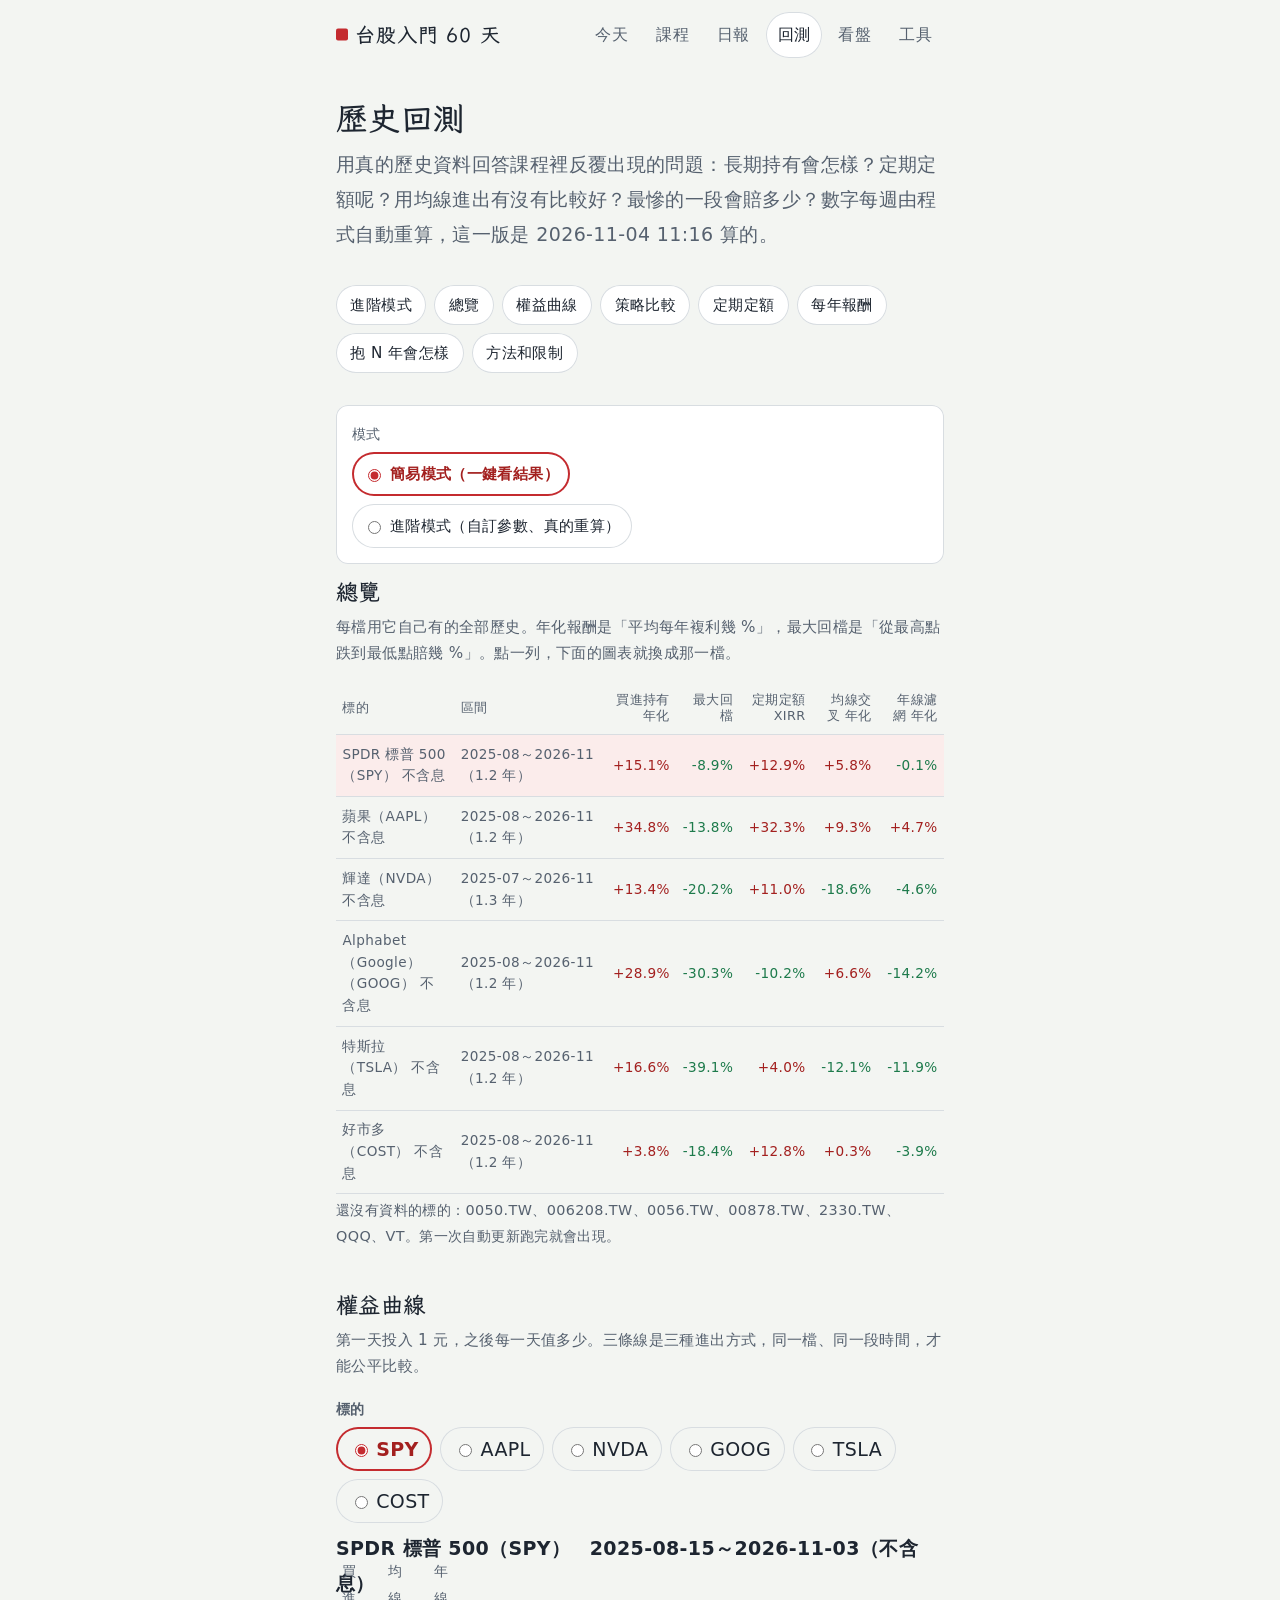
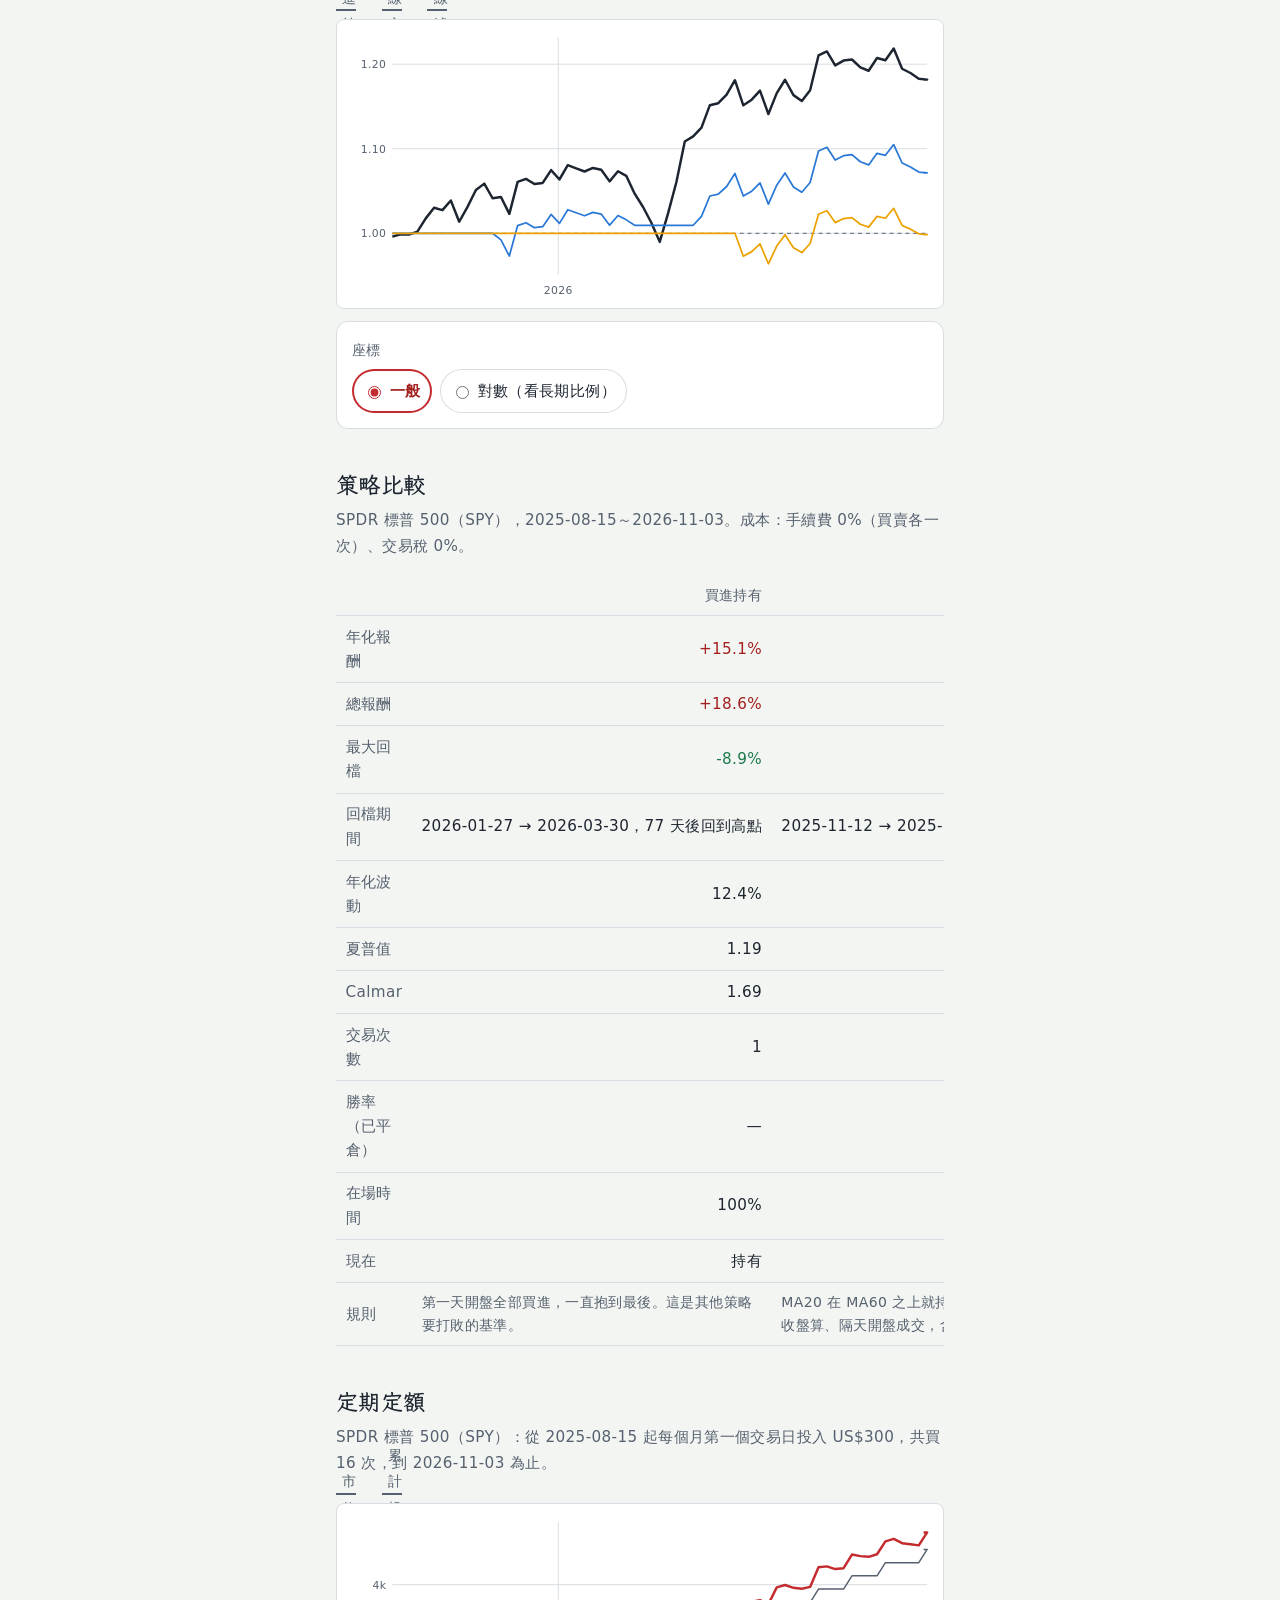
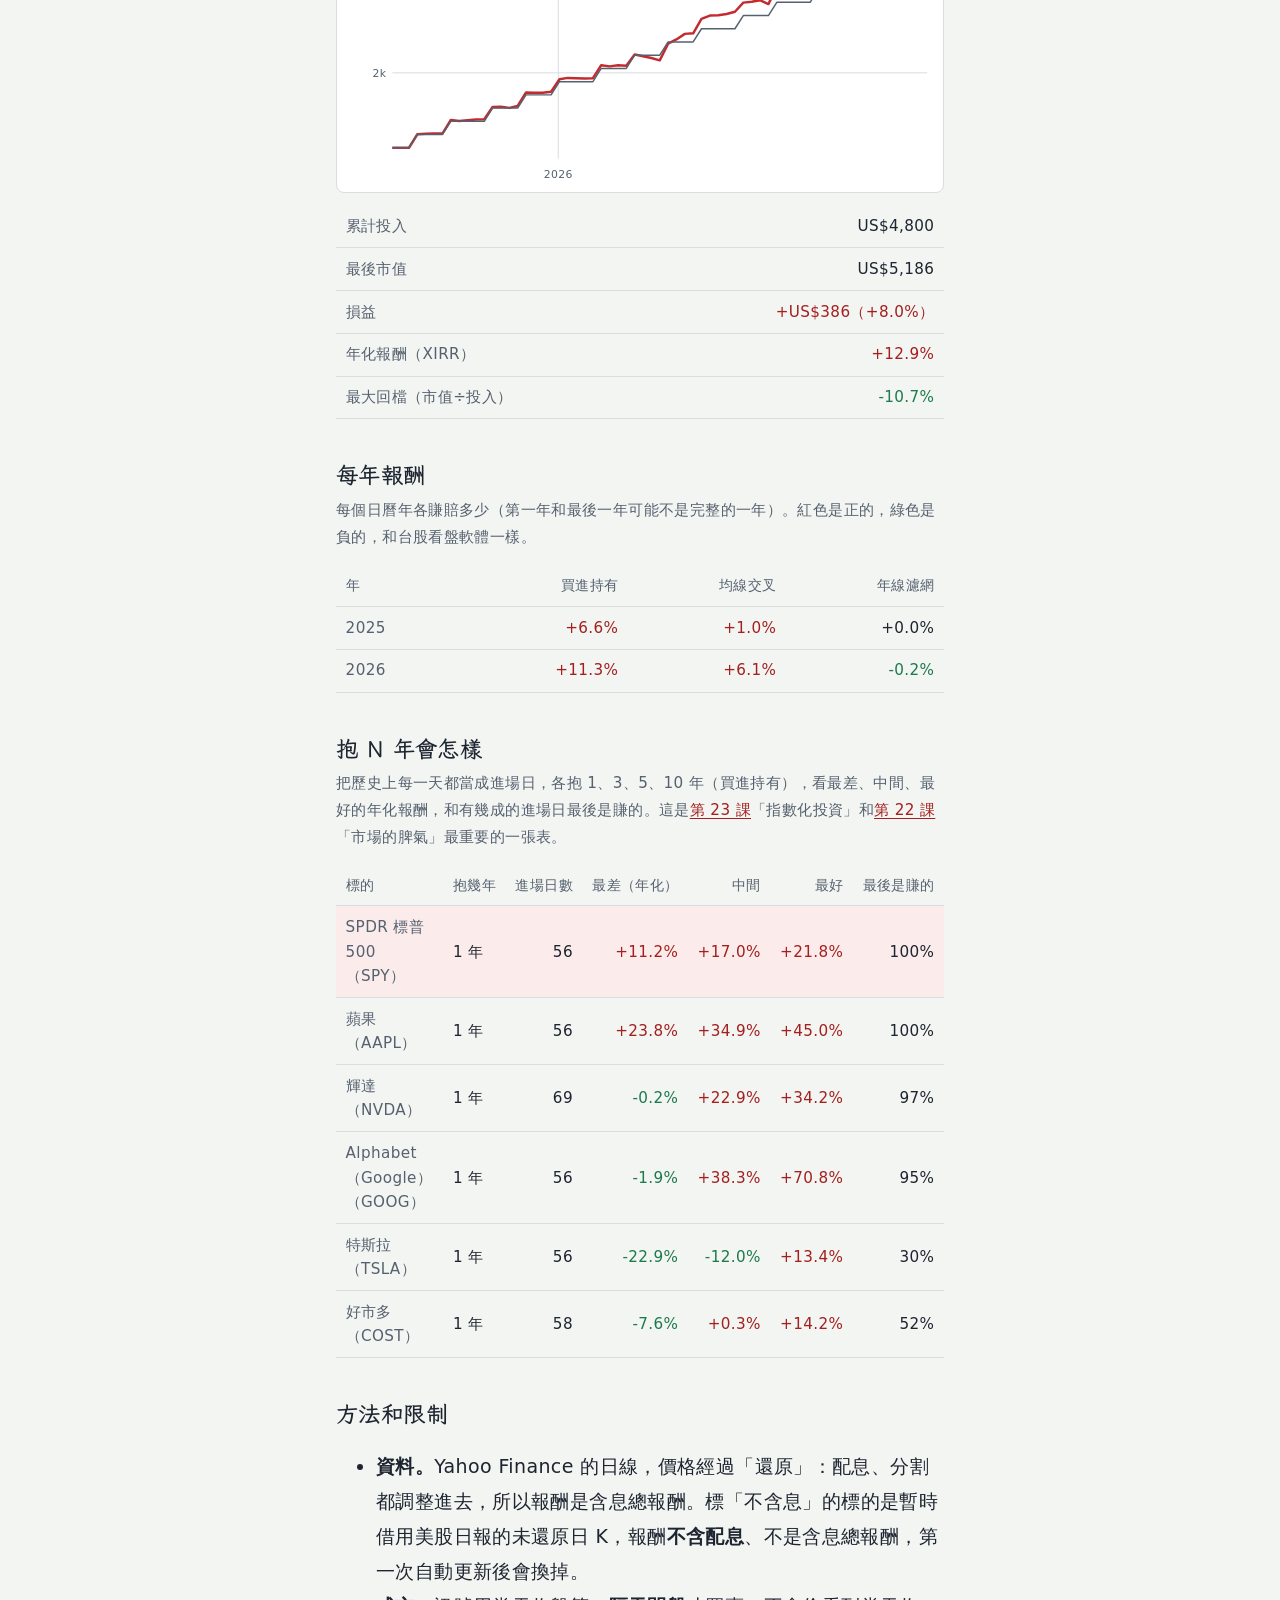
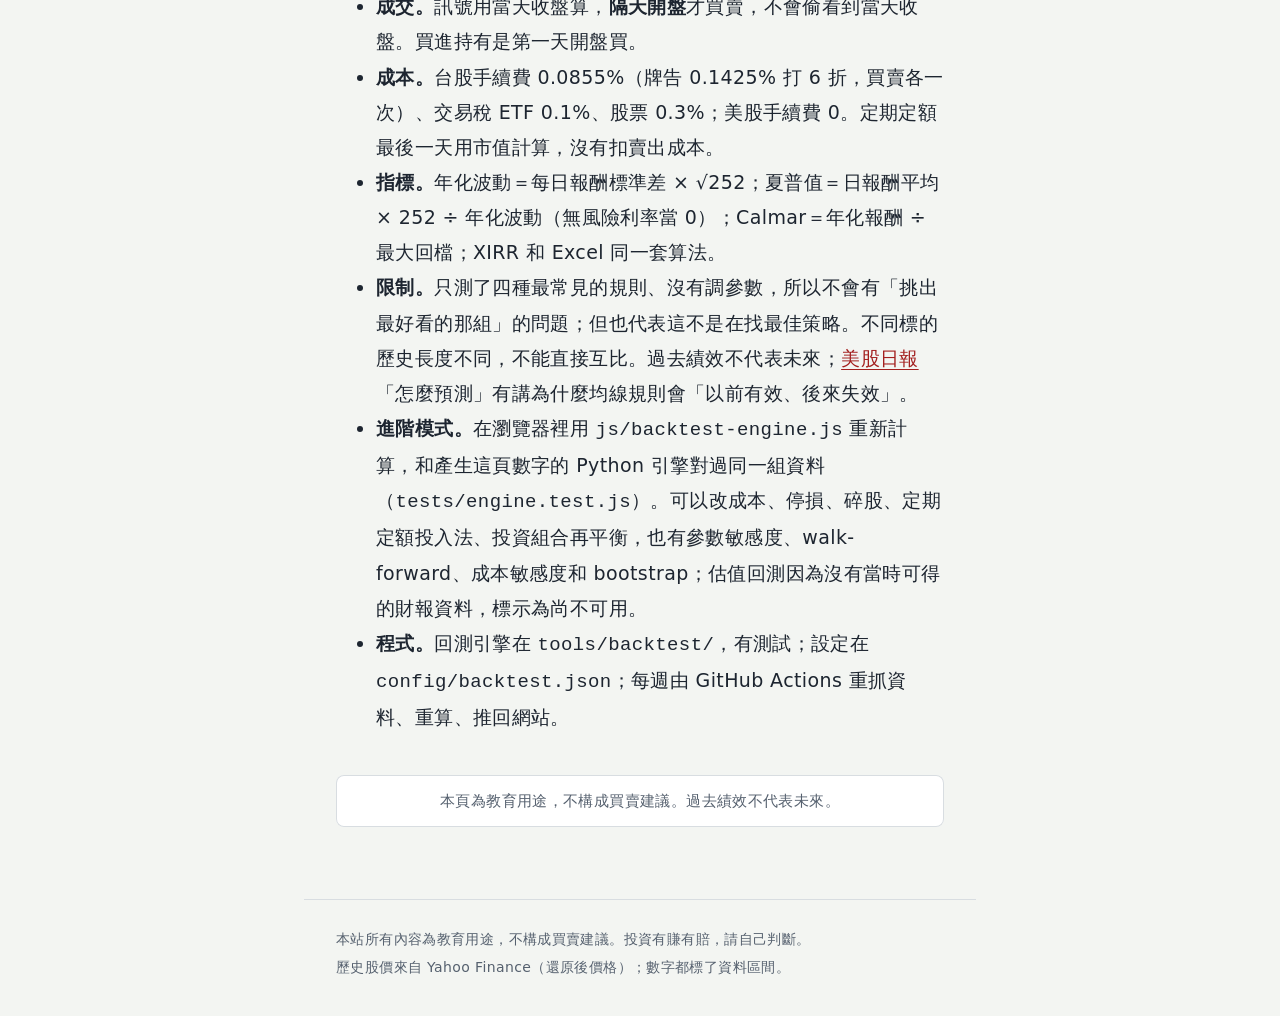
==== commit 863b3311: "Load the per-symbol bars files from the backtest page backtest.html now loads data/backtest/bars/ind" ====
--- a/backtest.html
+++ b/backtest.html
@@ -236,7 +236,20 @@
   <p>歷史股價來自 Yahoo Finance（還原後價格）；數字都標了資料區間。</p>
 </footer>
 <script src="data/backtest/results.js"></script>
-<script src="data/backtest/bars.js"></script>
+<script src="data/backtest/bars/index.js"></script>
+<script src="data/backtest/bars/0050.TW.js"></script>
+<script src="data/backtest/bars/006208.TW.js"></script>
+<script src="data/backtest/bars/0056.TW.js"></script>
+<script src="data/backtest/bars/00878.TW.js"></script>
+<script src="data/backtest/bars/2330.TW.js"></script>
+<script src="data/backtest/bars/SPY.js"></script>
+<script src="data/backtest/bars/QQQ.js"></script>
+<script src="data/backtest/bars/VT.js"></script>
+<script src="data/backtest/bars/AAPL.js"></script>
+<script src="data/backtest/bars/NVDA.js"></script>
+<script src="data/backtest/bars/GOOG.js"></script>
+<script src="data/backtest/bars/TSLA.js"></script>
+<script src="data/backtest/bars/COST.js"></script>
 <script src="js/backtest-engine.js"></script>
 <script src="js/backtest.js"></script>
 <script src="js/backtest-lab.js"></script>
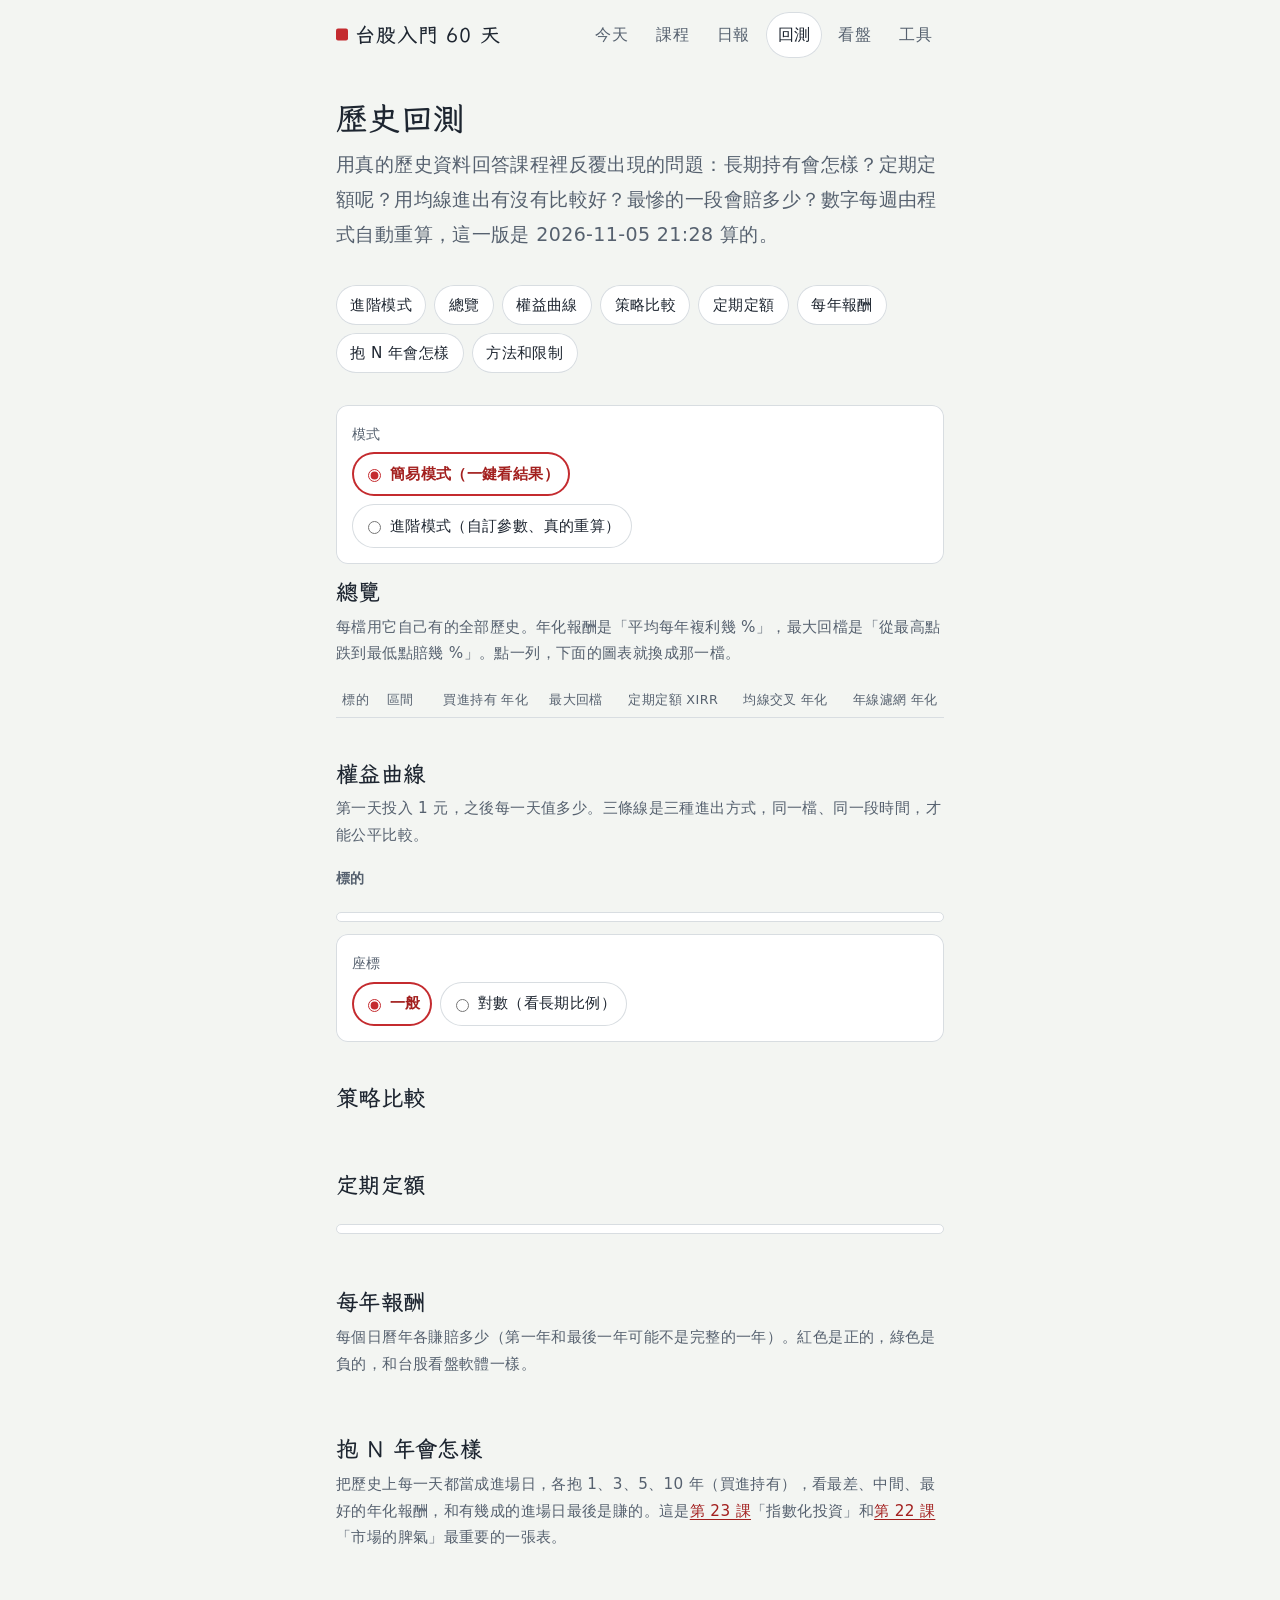
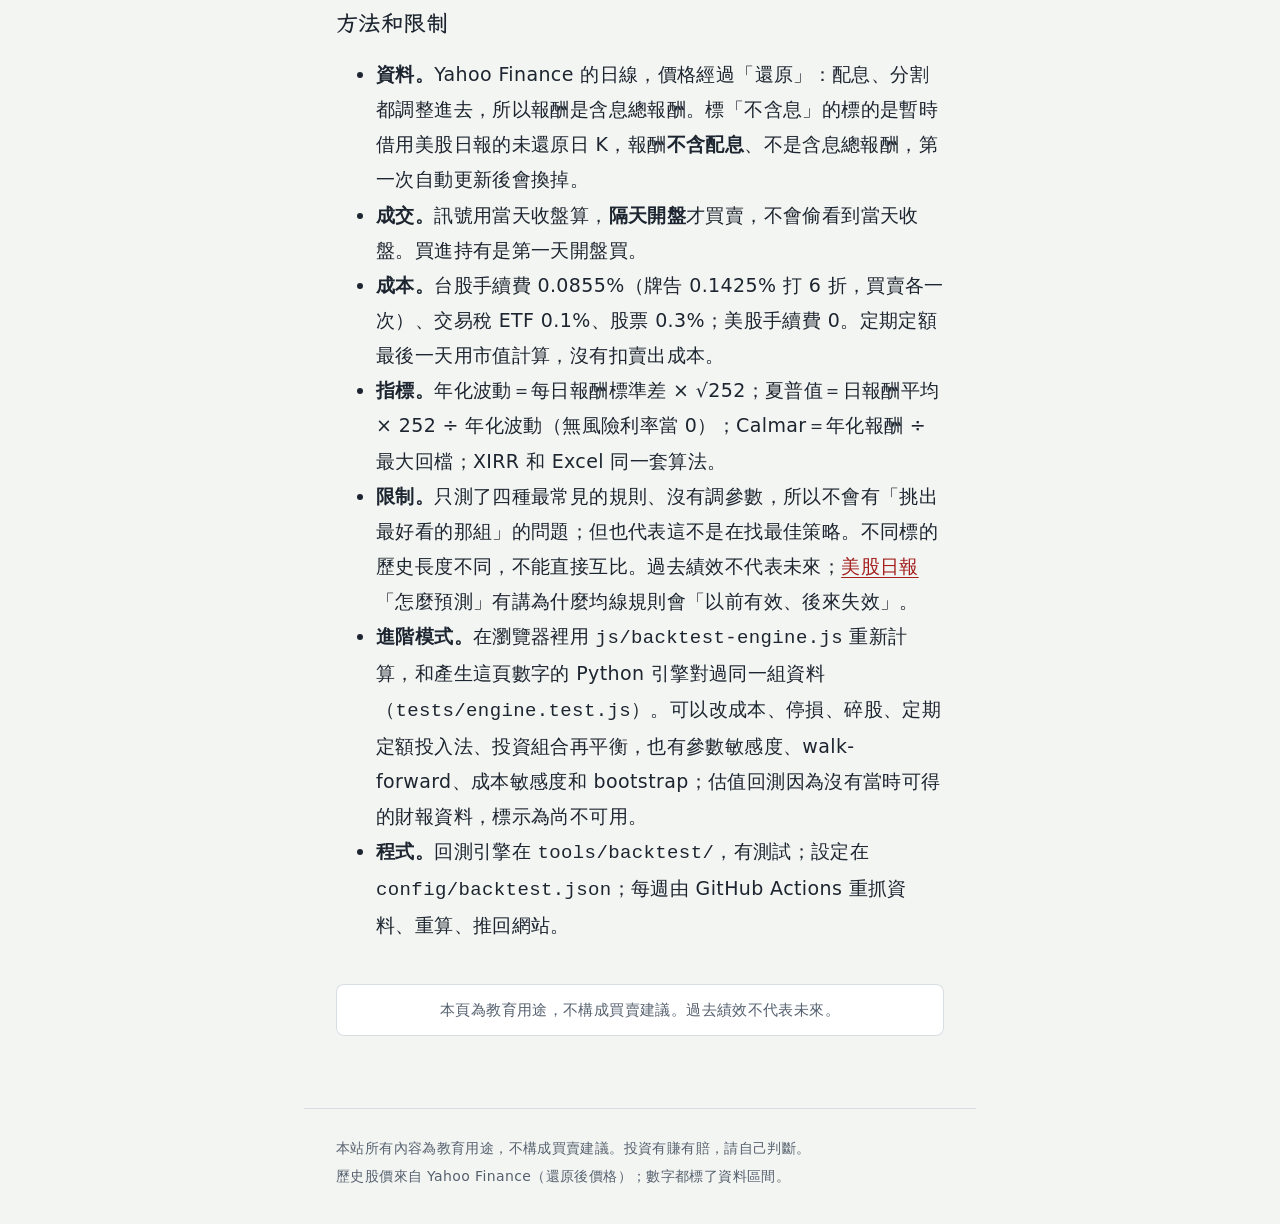
==== commit 62cac3bc: "Load the per-symbol results files from the backtest page and record data provenance backtest.html lo" ====
--- a/backtest.html
+++ b/backtest.html
@@ -235,7 +235,20 @@
   <p>本站所有內容為教育用途，不構成買賣建議。投資有賺有賠，請自己判斷。</p>
   <p>歷史股價來自 Yahoo Finance（還原後價格）；數字都標了資料區間。</p>
 </footer>
-<script src="data/backtest/results.js"></script>
+<script src="data/backtest/results/index.js"></script>
+<script src="data/backtest/results/0050.TW.js"></script>
+<script src="data/backtest/results/006208.TW.js"></script>
+<script src="data/backtest/results/0056.TW.js"></script>
+<script src="data/backtest/results/00878.TW.js"></script>
+<script src="data/backtest/results/2330.TW.js"></script>
+<script src="data/backtest/results/SPY.js"></script>
+<script src="data/backtest/results/QQQ.js"></script>
+<script src="data/backtest/results/VT.js"></script>
+<script src="data/backtest/results/AAPL.js"></script>
+<script src="data/backtest/results/NVDA.js"></script>
+<script src="data/backtest/results/GOOG.js"></script>
+<script src="data/backtest/results/TSLA.js"></script>
+<script src="data/backtest/results/COST.js"></script>
 <script src="data/backtest/bars/index.js"></script>
 <script src="data/backtest/bars/0050.TW.js"></script>
 <script src="data/backtest/bars/006208.TW.js"></script>
